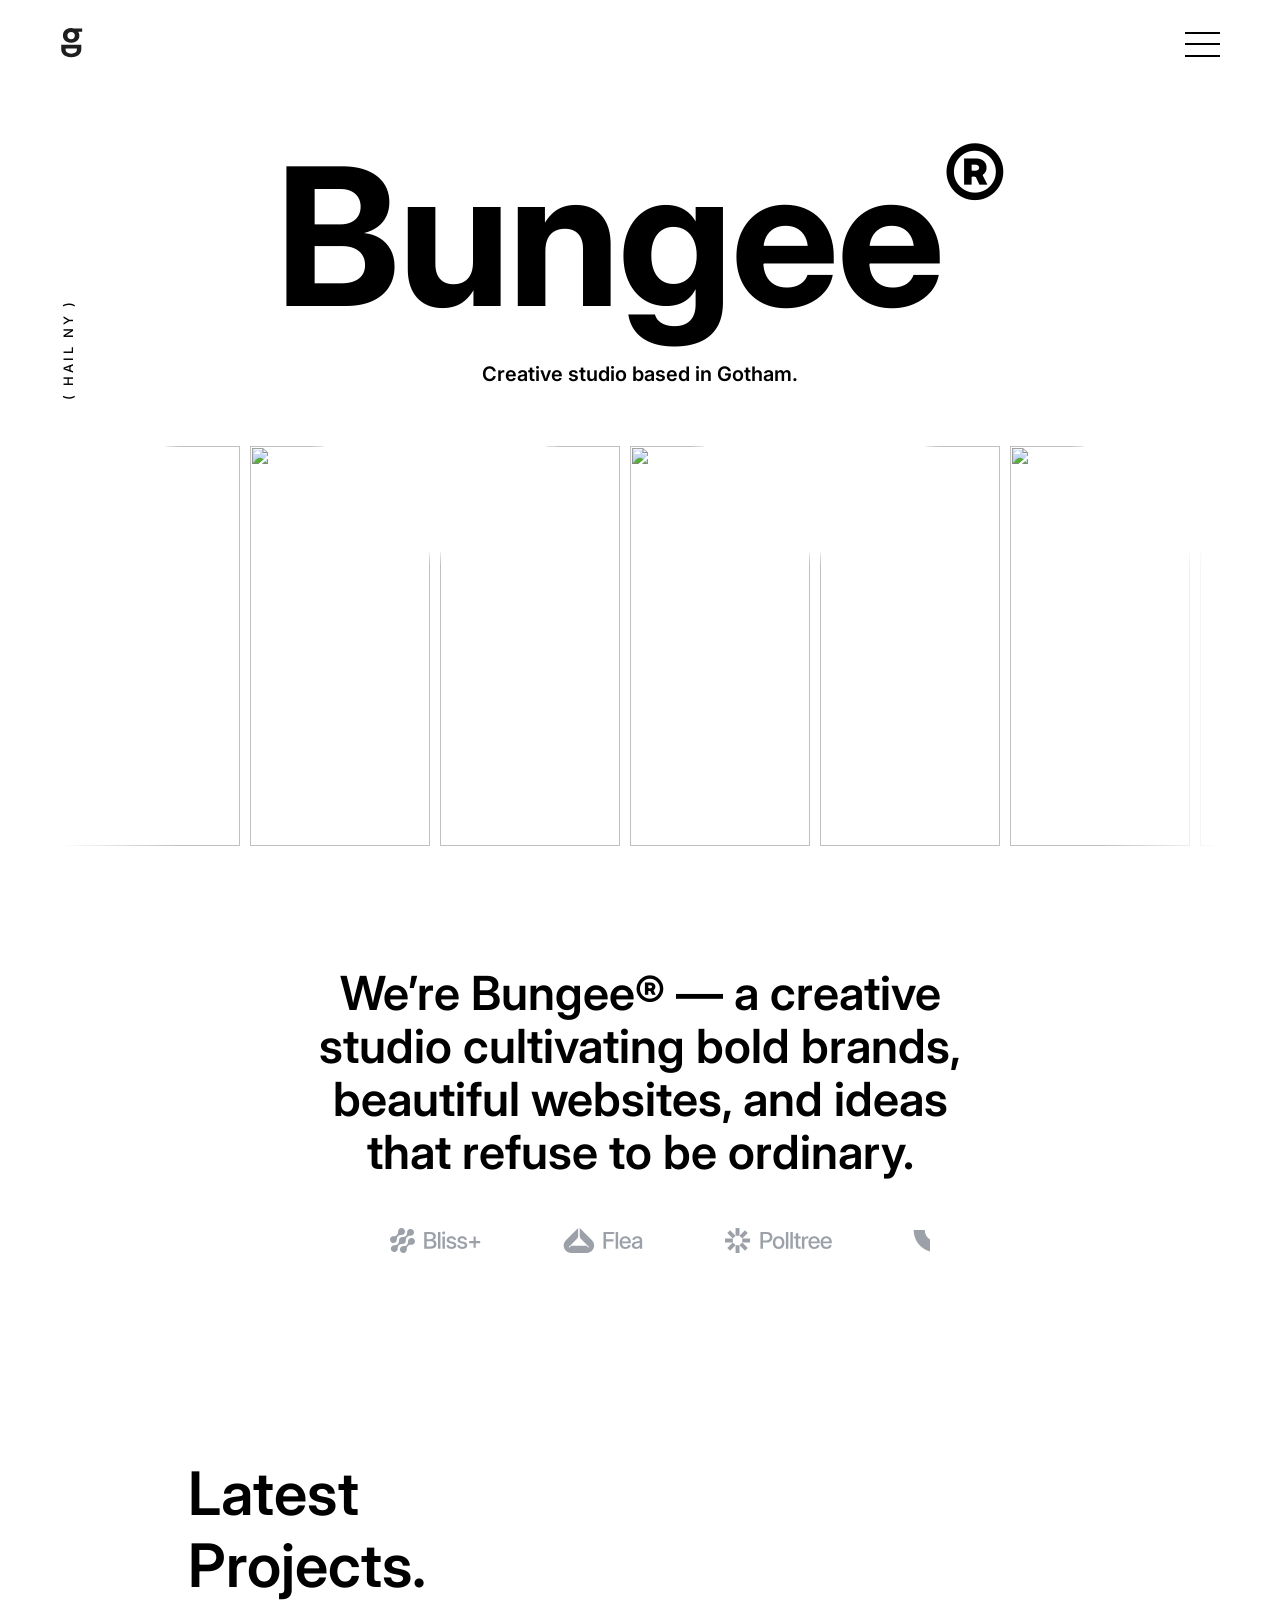
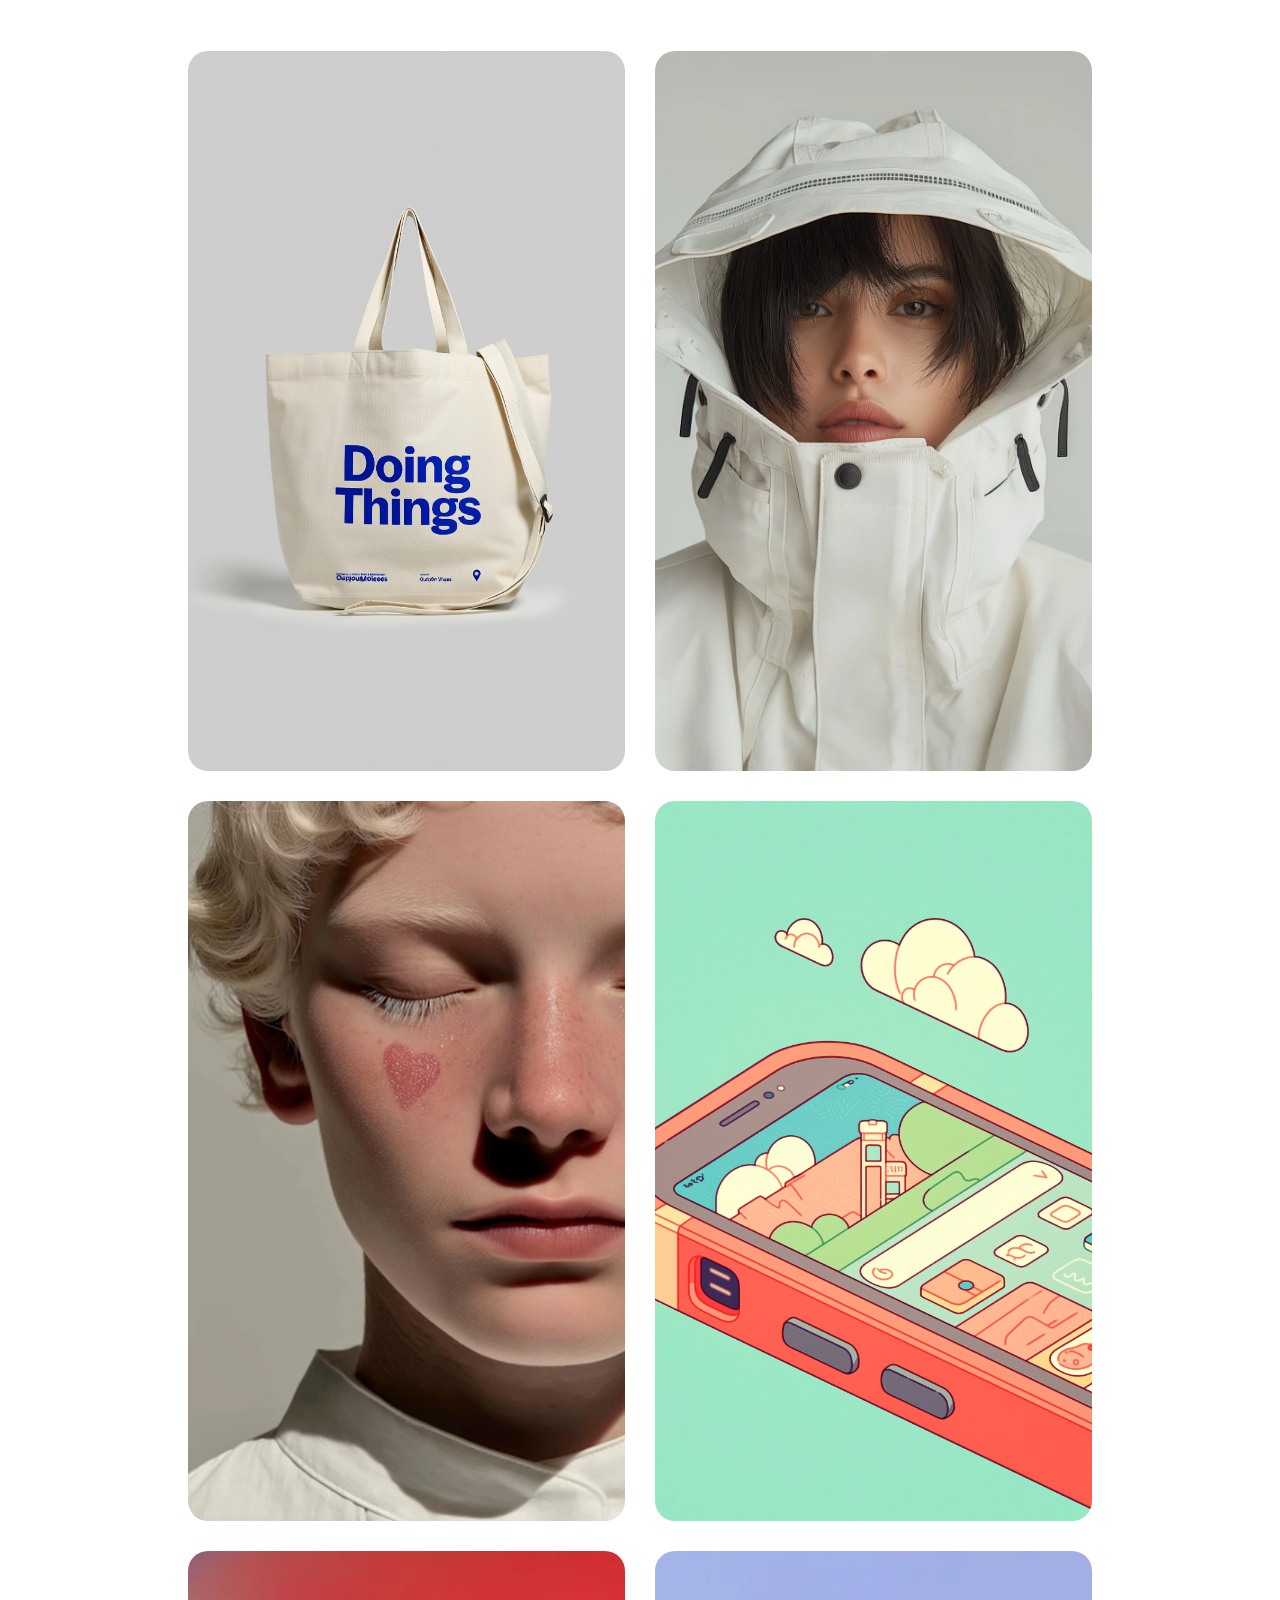
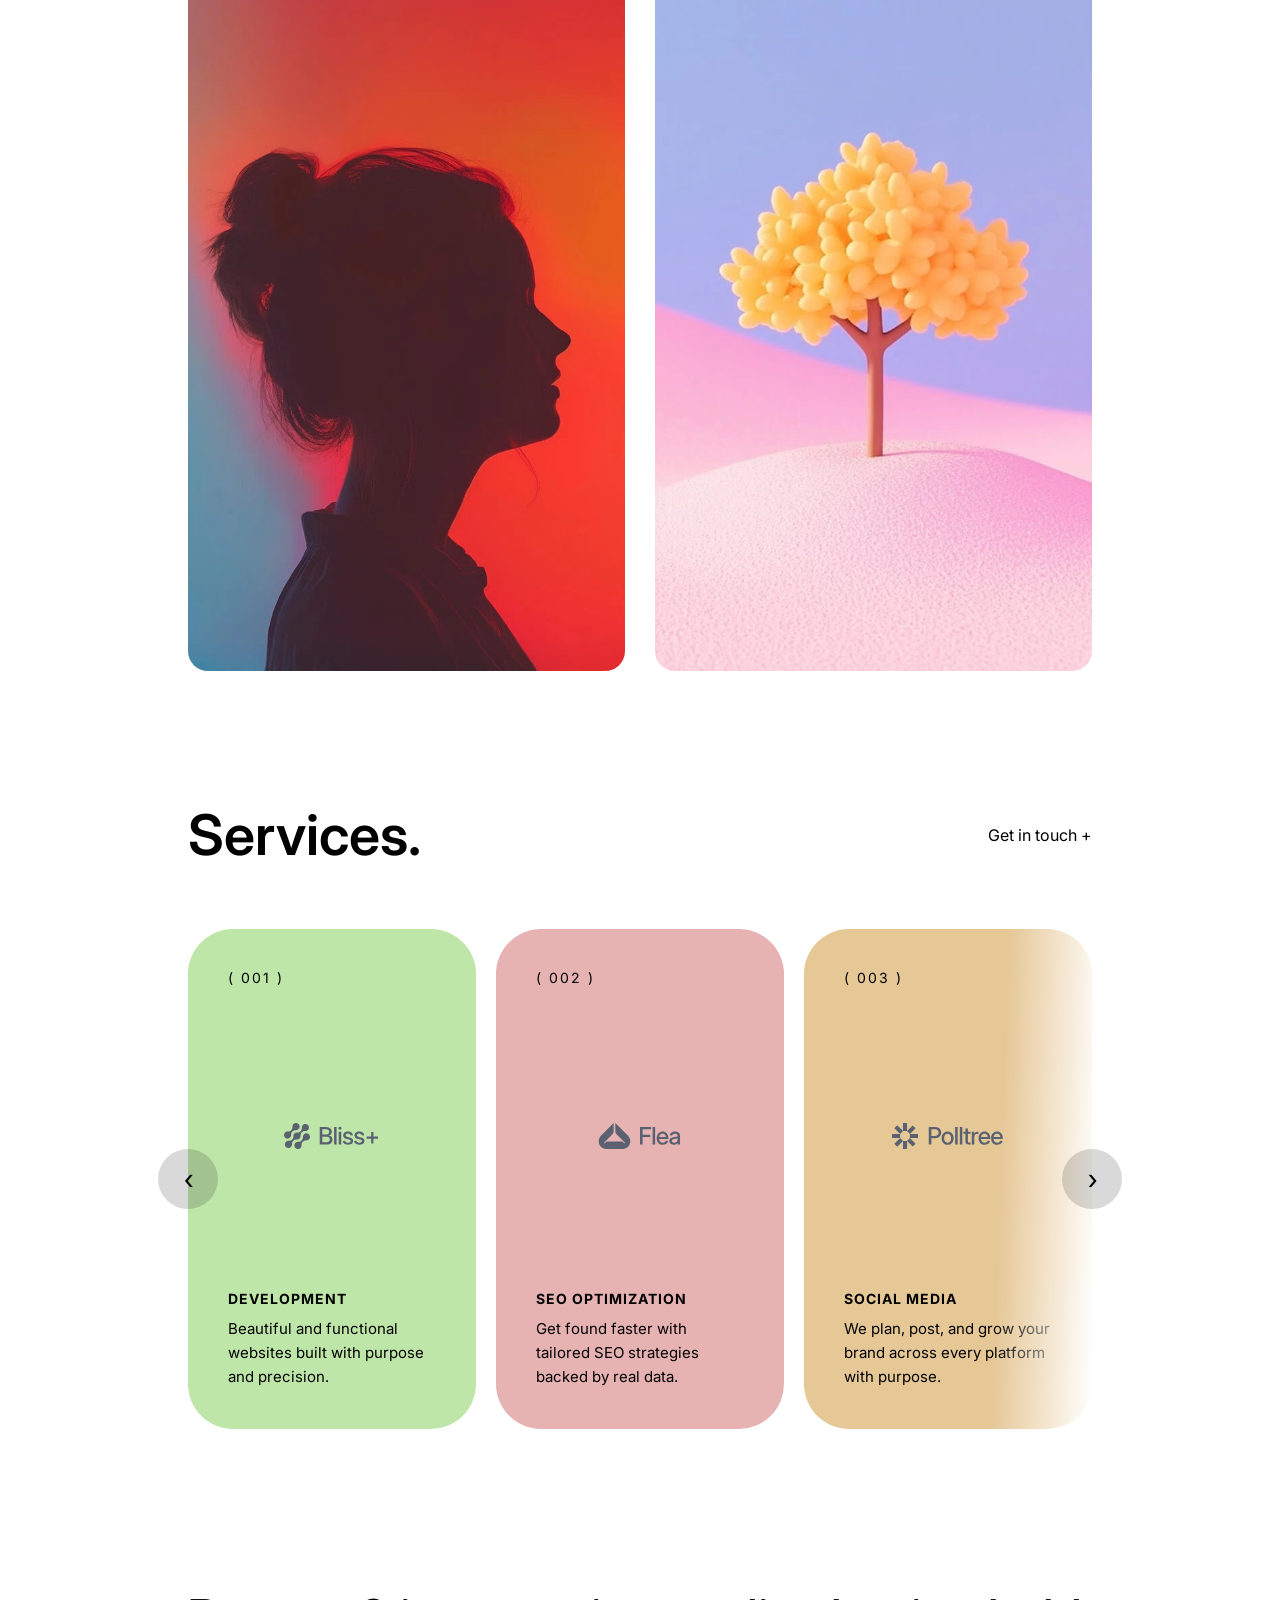
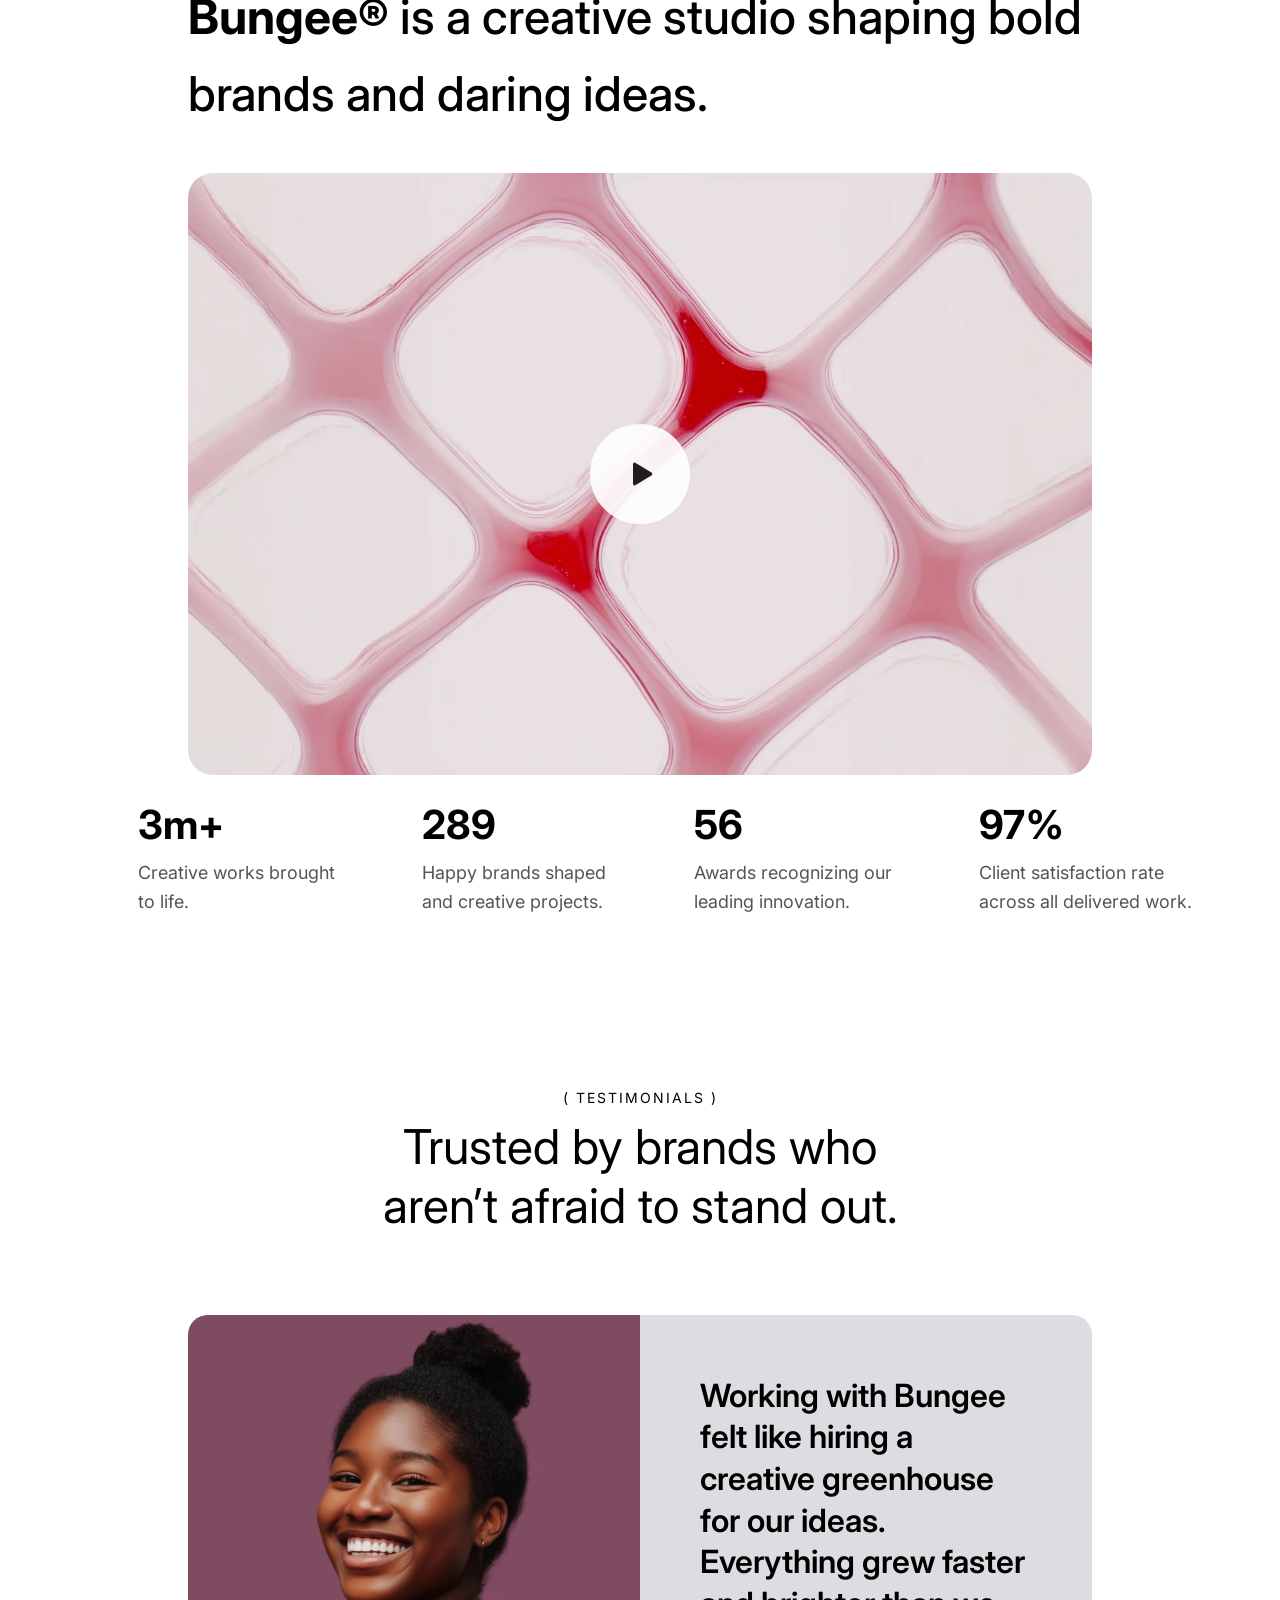
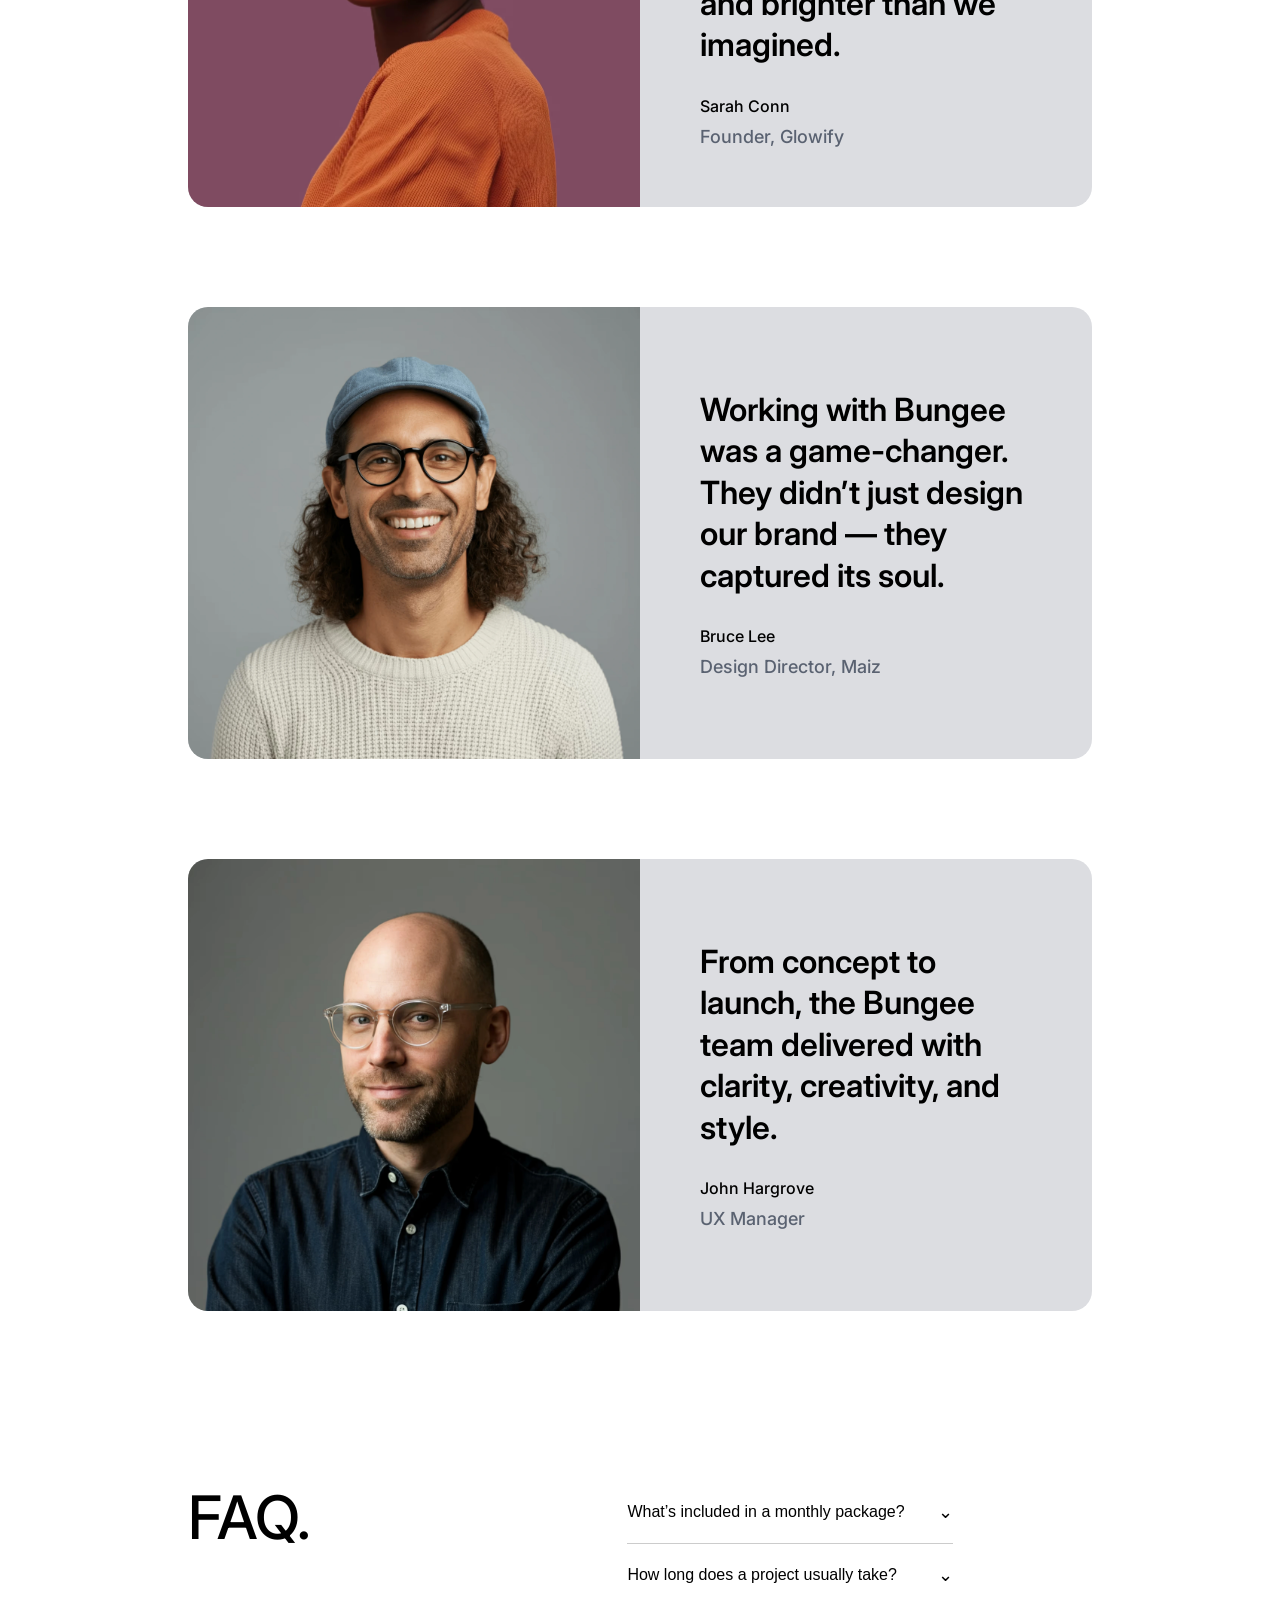
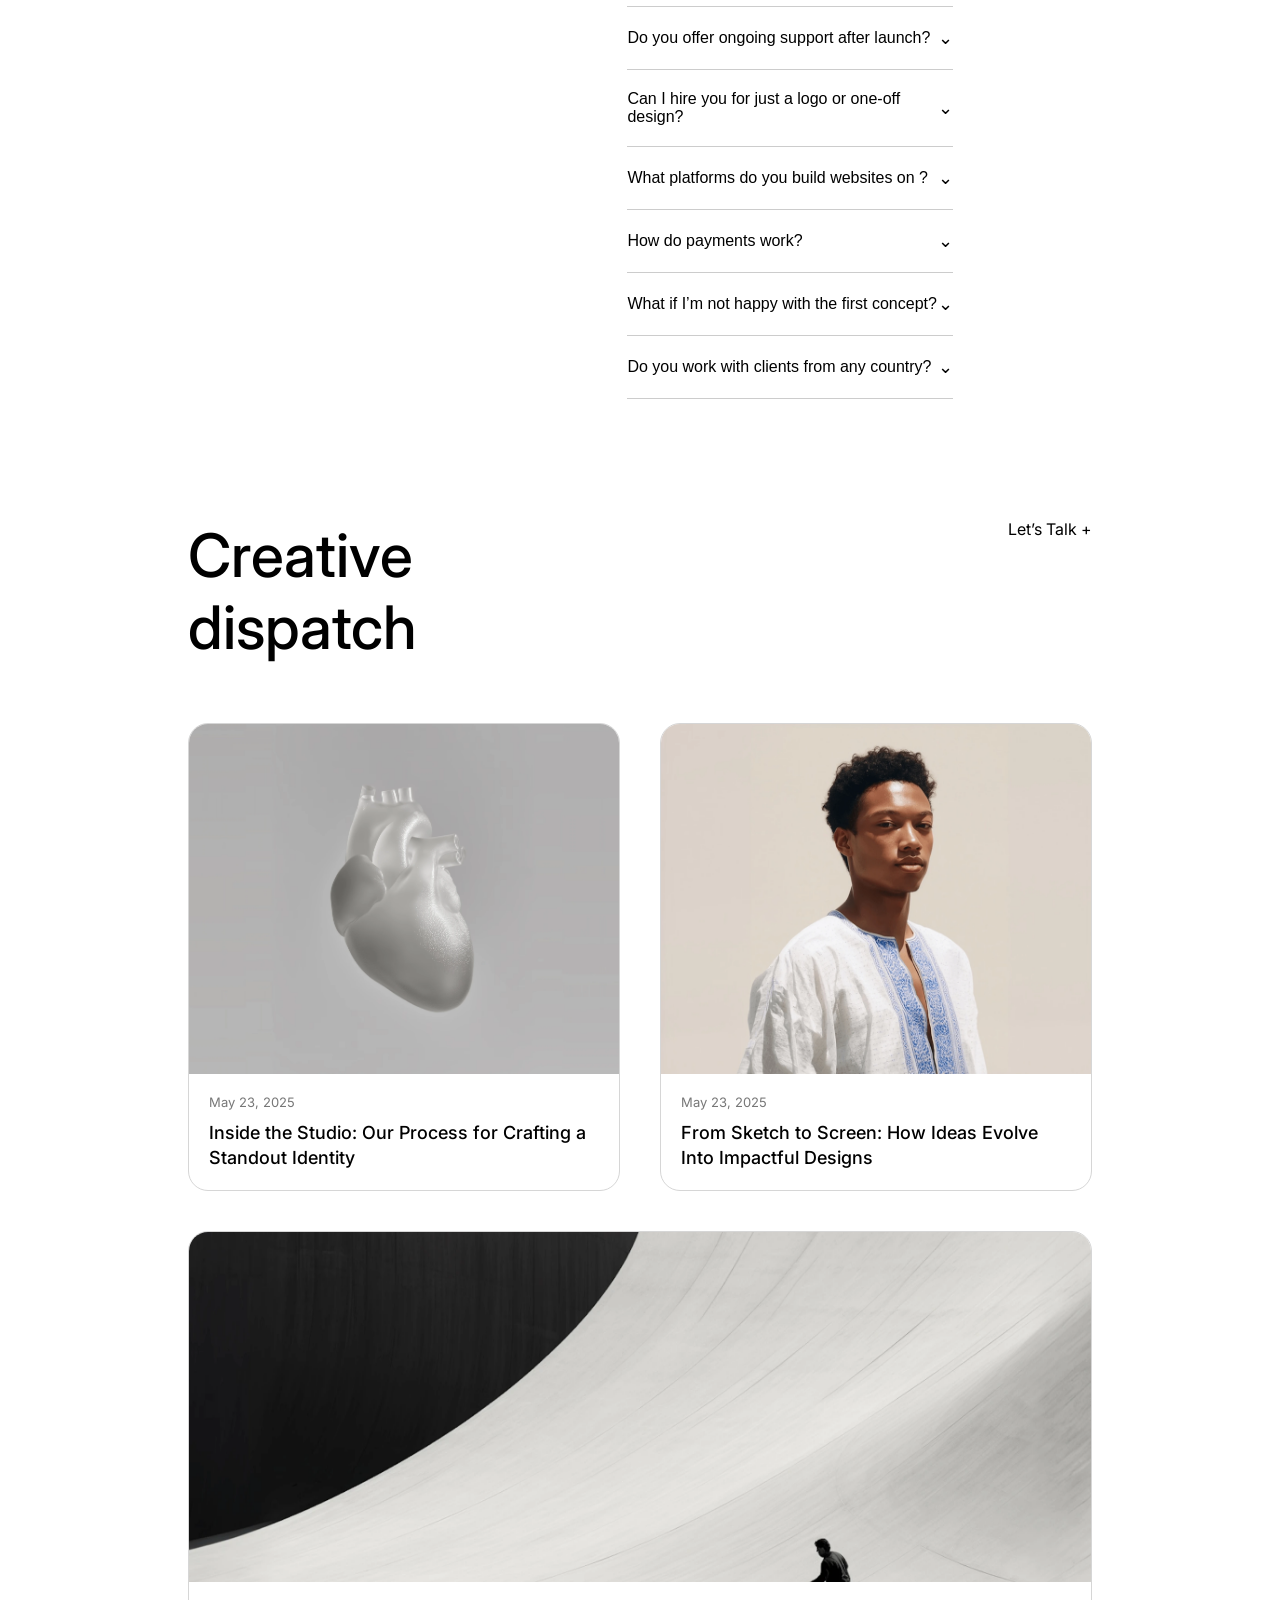
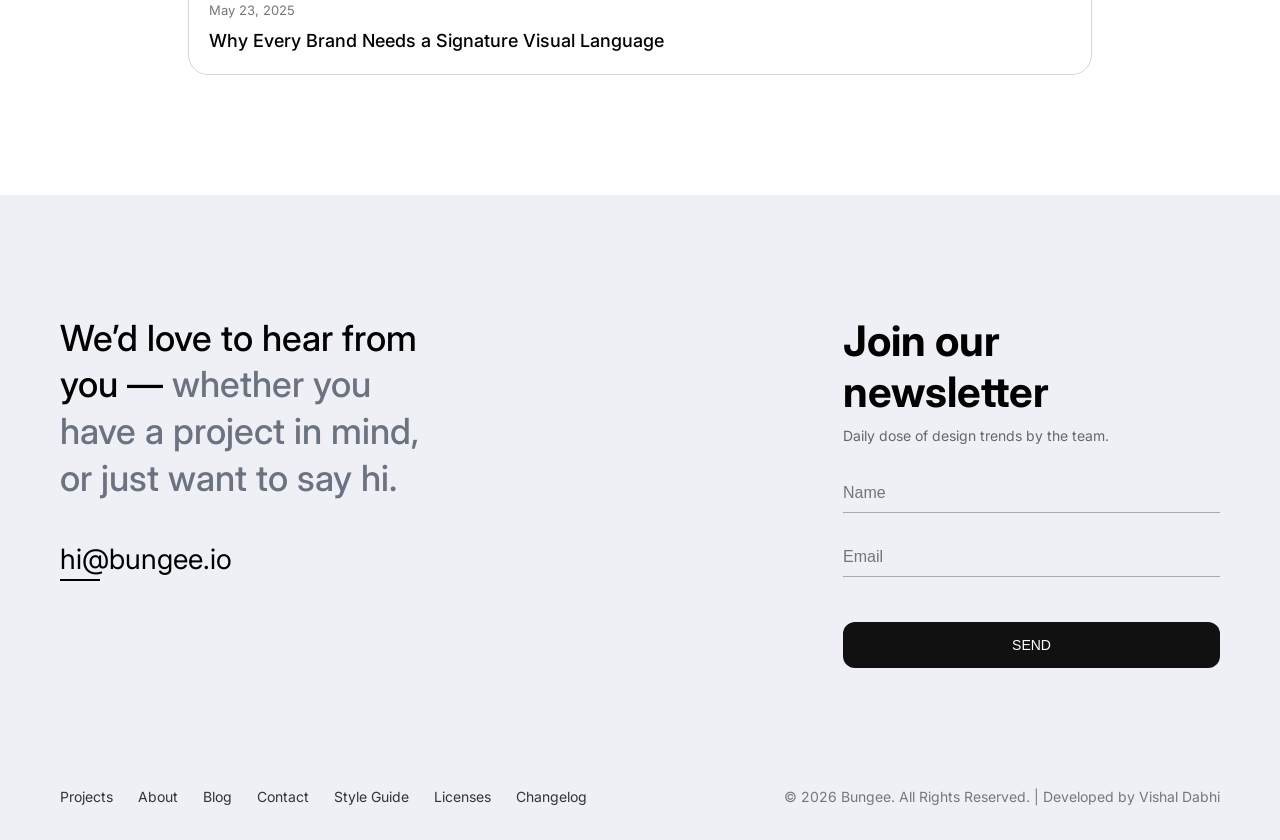
==== index.html @ a1fba0dc "Add files via upload" ====
<!doctype html>
<html lang="en">

<head>
  <meta charset="UTF-8" />
  <meta name="viewport" content="width=device-width, initial-scale=1.0" />
  <title>vishal_dabhi</title>

  <!-- Inter Font -->
  <link href="https://fonts.googleapis.com/css2?family=Inter:wght@300;400;600;700&display=swap" rel="stylesheet" />
  <link rel="stylesheet" href="https://cdn.jsdelivr.net/npm/swiper@11/swiper-bundle.min.css" />

  <link rel="stylesheet" href="style.css" />
</head>

<body>

  <!-- ================= HEADER ================= -->
  <header class="header">
    <div class="container">
      <div class="logo">
        <img src="logo.svg" alt="Logo" />
      </div>

      <div class="menu-toggle" id="menuBtn">
        <span></span>
        <span></span>
        <span></span>
      </div>
    </div>
  </header>


  <!-- ================= OVERLAY MENU ================= -->
  <div class="nav-overlay" id="navOverlay">
    <div class="container">
      <nav class="nav-menu">
        <ul>
          <li><span>( _01 )</span> Homepage</li>
          <li><span>( _02 )</span> Projects</li>
          <li><span>( _03 )</span> About</li>
          <li><span>( _04 )</span> Blog</li>
          <li><span>( _05 )</span> Contact</li>
        </ul>
      </nav>
    </div>
  </div>


  <!-- ================= HERO SECTION ================= -->
  <section class="hero">
    <div class="container">

      <div class="hero-section">

        <div class="side-text">( HAIL NY )</div>


        <!-- Heading -->
        <div class="hero-top">
          <h1 class="hero-title">Bungee<span>®</span></h1>
          <p class="hero-sub">Creative studio based in Gotham.</p>
        </div>



      </div>

    </div>
  </section>


  <!-- ================= SLIDER SECTION ================= -->
  <section class="hero-slider">
    <div class="container">

      <div class="slider-wrapper">

        <!-- LEFT SHADE -->
        <div class="shade left"></div>

        <div class="slider">
          <div class="slide-track">

            <!-- Images -->
            <div class="slide"><img src="https://picsum.photos/300/400?1"></div>
            <div class="slide"><img src="https://picsum.photos/300/400?2"></div>
            <div class="slide"><img src="https://picsum.photos/300/400?3"></div>
            <div class="slide"><img src="https://picsum.photos/300/400?4"></div>
            <div class="slide"><img src="https://picsum.photos/300/400?5"></div>
            <div class="slide"><img src="https://picsum.photos/300/400?6"></div>

            <!-- Duplicate for smooth infinite loop -->
            <div class="slide"><img src="https://picsum.photos/300/400?1"></div>
            <div class="slide"><img src="https://picsum.photos/300/400?2"></div>
            <div class="slide"><img src="https://picsum.photos/300/400?3"></div>
            <div class="slide"><img src="https://picsum.photos/300/400?4"></div>
            <div class="slide"><img src="https://picsum.photos/300/400?5"></div>
            <div class="slide"><img src="https://picsum.photos/300/400?6"></div>

            <!-- Duplicate for smooth infinite loop -->
            <div class="slide"><img src="https://picsum.photos/300/400?1"></div>
            <div class="slide"><img src="https://picsum.photos/300/400?2"></div>
            <div class="slide"><img src="https://picsum.photos/300/400?3"></div>
            <div class="slide"><img src="https://picsum.photos/300/400?4"></div>
            <div class="slide"><img src="https://picsum.photos/300/400?5"></div>
            <div class="slide"><img src="https://picsum.photos/300/400?6"></div>

          </div>
        </div>

        <!-- RIGHT SHADE -->
        <div class="shade right"></div>

      </div>

    </div>
  </section>


  <!-- ================= BRAND LOGO SECTION ================= -->
  <section class="brand-section">
    <div class="container">

      <!-- TEXT -->
      <div class="brand-text">
        <h2>
          We’re Bungee® — a creative studio cultivating bold brands,
          beautiful websites, and ideas that refuse to be ordinary.
        </h2>
      </div>

      <!-- LOGO SLIDER -->
      <div class="logo-slider">
        <div class="logo-track">

          <!-- Logos -->
          <div class="logo-item"><img src="slider-logo/logo-01.svg"></div>
          <div class="logo-item"><img src="slider-logo/logo-02.svg"></div>
          <div class="logo-item"><img src="slider-logo/logo-03.svg"></div>
          <div class="logo-item"><img src="slider-logo/logo-04.svg"></div>
          <div class="logo-item"><img src="slider-logo/logo-05.svg"></div>
          <div class="logo-item"><img src="slider-logo/logo-06.svg"></div>
          <div class="logo-item"><img src="slider-logo/logo-07.svg"></div>
          <div class="logo-item"><img src="slider-logo/logo-08.svg"></div>



        </div>
      </div>

    </div>
  </section>

  <!-- ================= Latest Projects grid section================= -->


  <section class="projects">
    <div class="container">

      <div class="section-header">
        <h2>Latest<br>Projects.</h2>
      </div>

      <div class="projects-grid">

        <!-- Project 1 -->
        <div class="project-card">
          <img src="Images/project-1.webp" alt="Project" class="project-image">
          <div class="hover-layer">
            <img src="Images/hover-1.svg" alt="Logo" class="hover-logo">
          </div>
        </div>

        <!-- Project 2 -->
        <div class="project-card">
          <img src="Images/project-2.webp" alt="Project" class="project-image">
          <div class="hover-layer">
            <img src="Images/hover2.svg" alt="Logo" class="hover-logo">
          </div>
        </div>

        <!-- Project 3 -->
        <div class="project-card">
          <img src="Images/project-3.webp" alt="Project" class="project-image">
          <div class="hover-layer">
            <img src="Images/hover3.svg" alt="Logo" class="hover-logo">
          </div>
        </div>

        <!-- Project 4 -->
        <div class="project-card">
          <img src="Images/project-4.webp" alt="Project" class="project-image">
          <div class="hover-layer">
            <img src="Images/hover4.svg" alt="Logo" class="hover-logo">
          </div>
        </div>

        <!-- Project 5 -->
        <div class="project-card">
          <img src="Images/project-5.webp" alt="Project" class="project-image">
          <div class="hover-layer">
            <img src="Images/hover5.svg" alt="Logo" class="hover-logo">
          </div>
        </div>

        <!-- Project 6 -->
        <div class="project-card">
          <img src="Images/project-6.webp" alt="Project" class="project-image">
          <div class="hover-layer">
            <img src="Images/hover6.svg" alt="Logo" class="hover-logo">
          </div>
        </div>

      </div>

    </div>
  </section>

  <!-- ================= Services ================= -->


  <section class="services">
    <div class="container">

      <div class="services-header">
        <h2>Services.</h2>
        <a href="#" class="contact-link">Get in touch <span>+</span></a>
      </div>

      <div class="services-slider">

        <!-- Shadow Right -->
        <div class="fade-right"></div>

        <!-- Swiper -->
        <div class="swiper servicesSwiper">
          <div class="swiper-wrapper">

            <div class="swiper-slide card green">
              <div class="top">( 001 )</div>
              <div class="icon">
                <img src="slider-logo/logo-01.svg" alt="service-card">
              </div>
              <div class="bottom">
                <h4>DEVELOPMENT</h4>
                <p>Beautiful and functional websites built with purpose and precision.</p>
              </div>
            </div>

            <div class="swiper-slide card pink">
              <div class="top">( 002 )</div>
              <div class="icon">
                <img src="slider-logo/logo-02.svg" alt="service-card">
              </div>
              <div class="bottom">
                <h4>SEO OPTIMIZATION</h4>
                <p>Get found faster with tailored SEO strategies backed by real data.</p>
              </div>
            </div>

            <div class="swiper-slide card beige">
              <div class="top">( 003 )</div>
              <div class="icon">
                <img src="slider-logo/logo-03.svg" alt="service-card">
              </div>
              <div class="bottom">
                <h4>SOCIAL MEDIA</h4>
                <p>We plan, post, and grow your brand across every platform with purpose.</p>
              </div>
            </div>

            <div class="swiper-slide card green">
              <div class="top">( 004 )</div>
              <div class="icon">
                <img src="slider-logo/logo-07.svg" alt="service-card">
              </div>
              <div class="bottom">
                <h4>SOCIAL MEDIA</h4>
                <p>We plan, post, and grow your brand across every platform with purpose.</p>
              </div>
            </div>

            <div class="swiper-slide">

              <div class="bottom">

              </div>
            </div>

            <div class="swiper-slide">

              <div class="bottom">

              </div>
            </div>

          </div>
        </div>

        <!-- Arrows -->
        <div class="nav prev">‹</div>
        <div class="nav next">›</div>

      </div>
    </div>
  </section>

  <!-- ================= Video ================= -->

  <section class="about-video">
    <div class="container">

      <!-- Top Text -->
      <div class="about-text">
        <p>
          <strong>Bungee®</strong> is a creative studio shaping
          bold brands and daring ideas.
        </p>
      </div>

      <!-- Video Box -->
      <div class="video-wrapper">
        <img src="Images/video-bg.webp" alt="Video Thumbnail" class="video-thumb">

        <div class="play-button">
          <img src="Images/video-play-button.svg" alt="video-icon" class="play-icon">
        </div>
      </div>
    </div>

    <!-- Stats -->
    <div class="stats">
      <div class="stat">
        <h3>3m+</h3>
        <p>Creative works brought<br>to life.</p>
      </div>

      <div class="stat">
        <h3>289</h3>
        <p>Happy brands shaped<br>and creative projects.</p>
      </div>

      <div class="stat">
        <h3>56</h3>
        <p>Awards recognizing our<br>leading innovation.</p>
      </div>

      <div class="stat">
        <h3>97%</h3>
        <p>Client satisfaction rate<br>across all delivered work.</p>
      </div>
    </div>

    </div>
  </section>

  <!-- ================= Testimonials ================= -->


  <section class="testimonials">
    <div class="container">

      <div class="section-title">
        <small>( TESTIMONIALS )</small>
        <h2>Trusted by brands who<br>aren’t afraid to stand out.</h2>
      </div>

      <!-- Sticky Cards Wrapper -->
      <div class="sticky-wrapper">

        <!-- Card 1 -->
        <div class="testimonial-card">
          <div class="card-image">
            <img src="Images/testimonial-1.webp" alt="">
          </div>
          <div class="card-content">
            <p>
              Working with Bungee felt like hiring a creative greenhouse for our ideas.
              Everything grew faster and brighter than we imagined.
            </p>
            <div class="p-1">Sarah Conn</div>
            <div class="p-2">Founder, Glowify</div>



          </div>
        </div>

        <!-- Card 2 -->
        <div class="testimonial-card">
          <div class="card-image">
            <img src="Images/testimonial-2.webp" alt="">
          </div>
          <div class="card-content">
            <p>
              Working with Bungee was a game-changer.
              They didn’t just design our brand — they captured its soul.
            </p>
            <div class="p-1">Bruce Lee</div>
            <div class="p-2">Design Director, Maiz</div>
          </div>
        </div>

        <!-- Card 3 -->
        <div class="testimonial-card">
          <div class="card-image">
            <img src="Images/testimonial-3.webp" alt="">
          </div>
          <div class="card-content">
            <p>
              From concept to launch, the Bungee team delivered with clarity,
              creativity, and style.
            </p>
            <div class="p-1">John Hargrove</div>
            <div class="p-2">UX Manager</div>
          </div>

        </div>

      </div>
  </section>


  <section class="faq-section">
    <div class="container">

      <div class="faq-grid">

        <!-- Left Title -->
        <div class="faq-left">
          <h2>FAQ.</h2>
        </div>

        <!-- Right Accordion -->
        <div class="faq-right">

          <div class="faq-item ">
            <button class="faq-question">
              What’s included in a monthly package?
              <span class="faq-icon">⌄</span>
            </button>
            <div class="faq-answer">
              <p>
                Each monthly package includes a set number of design or development
                hours, dedicated project management, weekly updates, and priority support.
                We tailor it to fit your needs — whether that’s ongoing branding,
                web updates, or new creative assets.
              </p>
            </div>
          </div>

          <div class="faq-item">
            <button class="faq-question">
              How long does a project usually take?
              <span class="faq-icon">⌄</span>
            </button>
            <div class="faq-answer">
              <p>Timelines depend on the scope, but most branding projects take 2–3 weeks, and full website builds range
                from 3–6 weeks. We’ll always give you a clear timeline upfront — and stick to it.</p>
            </div>
          </div>

          <div class="faq-item">
            <button class="faq-question">
              Do you offer ongoing support after launch?
              <span class="faq-icon">⌄</span>
            </button>
            <div class="faq-answer">
              <p>Absolutely. We offer ongoing maintenance, design tweaks, updates, and new feature support. Think of us
                as your creative partner, not just a one-time service.</p>
            </div>
          </div>

          <div class="faq-item">
            <button class="faq-question">
              Can I hire you for just a logo or one-off design?
              <span class="faq-icon">⌄</span>
            </button>
            <div class="faq-answer">
              <p>Yes — we take on one-off projects like logos, pitch decks, or landing pages. If it’s a good fit, we’re
                happy to jump in and help.</p>
            </div>
          </div>

          <div class="faq-item">
            <button class="faq-question">
              What platforms do you build websites on ?
              <span class="faq-icon">⌄</span>
            </button>
            <div class="faq-answer">
              <p>We primarily work with Framer, Webflow, and Shopify — but we’re flexible depending on your project
                needs and tech stack.</p>
            </div>
          </div>

          <div class="faq-item">
            <button class="faq-question">
              How do payments work?
              <span class="faq-icon">⌄</span>
            </button>
            <div class="faq-answer">
              <p>For fixed-scope projects, we split payments into 50% upfront and 50% upon completion. For monthly
                retainers, payments are made at the start of each billing cycle. We accept most major payment methods.
              </p>
            </div>
          </div>

          <div class="faq-item">
            <button class="faq-question">
              What if I’m not happy with the first concept?
              <span class="faq-icon">⌄</span>
            </button>
            <div class="faq-answer">
              <p>FNo problem — that’s part of the process. We include multiple rounds of revisions to ensure you’re
                completely happy with the final result. Your feedback helps us shape it just right.

              </p>
            </div>
          </div>


          <div class="faq-item">
            <button class="faq-question">
              Do you work with clients from any country?
              <span class="faq-icon">⌄</span>
            </button>
            <div class="faq-answer">
              <p>Yes! We work with clients around the world — across time zones, industries, and cultures. Remote
                collaboration is our default, and we’ve got it down to a science.


              </p>
            </div>
          </div>

        </div>

      </div>

    </div>
  </section>

  <!-- ================= Blog-post ================= -->


  <section class="dispatch">
    <div class="container">

      <div class="dispatch-header">
        <h2>Creative<br>dispatch</h2>
        <a href="#" class="dispatch-link">Let’s Talk <span>+</span></a>
      </div>

      <div class="dispatch-row">

        <div class="dispatch-card">
          <div class="post-image">
            <img src="Images/blog-1.webp" alt="">
          </div>
          <div class="post-content">
            <span class="date">May 23, 2025</span>
            <h3>Inside the Studio: Our Process for Crafting a Standout Identity</h3>
          </div>
        </div>

        <div class="dispatch-card">
          <div class="post-image">
            <img src="Images/blog-2.webp" alt="">
          </div>
          <div class="post-content">
            <span class="date">May 23, 2025</span>
            <h3>From Sketch to Screen: How Ideas Evolve Into Impactful Designs</h3>
          </div>
        </div>

        <div class="dispatch-card">
          <div class="post-image">
            <img src="Images/blog-3.webp" alt="">
          </div>
          <div class="post-content">
            <span class="date">May 23, 2025</span>
            <h3>Why Every Brand Needs a Signature Visual Language</h3>
          </div>
        </div>

      </div>

    </div>
  </section>

  <!-- ================= Footer ================= -->


  <footer class="site-footer">
    <div class="container">

      <!-- Top Section -->
      <div class="footer-top">

        <!-- Left Content -->
        <div class="footer-left">
          <h2>
            We’d love to hear from you —
            <span>whether you have a project in mind,
              or just want to say hi.</span>
          </h2>

          <a href="mailto:hi@bungee.io" class="footer-email">
            hi@bungee.io
          </a>
        </div>

        <!-- Right Newsletter -->
        <div class="footer-right">
          <h3>Join our<br>newsletter</h3>
          <p class="newsletter-sub">
            Daily dose of design trends by the team.
          </p>

          <form class="newsletter-form">
            <input type="text" placeholder="Name">
            <input type="email" placeholder="Email">
            <button type="submit">SEND</button>
          </form>
        </div>

      </div>

      <!-- Bottom Links -->
      <div class="footer-bottom">
        <div class="footer-links">
          <a href="#">Projects</a>
          <a href="#">About</a>
          <a href="#">Blog</a>
          <a href="#">Contact</a>
          <a href="#">Style Guide</a>
          <a href="#">Licenses</a>
          <a href="#">Changelog</a>
        </div>

        <div class="footer-credit">
          © 2026 Bungee. All Rights Reserved. | Developed by Vishal Dabhi
        </div>
      </div>

    </div>
  </footer>


  <script src="https://cdn.jsdelivr.net/npm/swiper@11/swiper-bundle.min.js"></script>
  <script src="script.js"></script>

</body>

</html>
---- style.css ----
/* ================= GLOBAL ================= */

* {
  margin: 0;
  padding: 0;
  box-sizing: border-box;

}

body {
  font-family: 'Inter', sans-serif;
  overflow-x: hidden;
}

/* ================= CONTAINER ================= */

.container {
  max-width: 100%;
  margin: 0 auto;
  padding: 0 60px;
}

/* ================= HEADER ================= */

/* Default Header */
.header {
  position: fixed;
  width: 100%;
  top: 0;
  left: 0;
  padding: 25px 0;
  background: transparent;
  transition: all 0.4s ease;
  z-index: 10000;
}

/* Scroll Active Header */
.header.scrolled {
  background: #ffffffb3;
  /* glass white */
  backdrop-filter: blur(10px);
  -webkit-backdrop-filter: blur(10px);
}

.header .container {
  display: flex;
  justify-content: space-between;
  align-items: center;

}

.logo img {
  width: 24px;
}

/* ================= MENU ICON ================= */

.menu-toggle {
  width: 35px;
  height: 25px;
  position: relative;
  cursor: pointer;
  z-index: 10001;
}

.menu-toggle span {
  position: absolute;
  width: 100%;
  height: 2px;
  background: black;
  left: 0;
  transition: all 0.4s ease;
}

.menu-toggle span:nth-child(1) {
  top: 0;
}

.menu-toggle span:nth-child(2) {
  top: 50%;
  transform: translateY(-50%);
}

.menu-toggle span:nth-child(3) {
  bottom: 0;
}

/* X Animation */

.menu-toggle.active span:nth-child(1) {
  top: 50%;
  transform: rotate(45deg);
}

.menu-toggle.active span:nth-child(2) {
  opacity: 0;
}

.menu-toggle.active span:nth-child(3) {
  bottom: 50%;
  transform: rotate(-45deg);
}

/* ================= NAV OVERLAY ================= */

.nav-overlay {
  position: fixed;
  inset: 0;
  width: 100%;
  height: 100vh;
  display: flex;
  align-items: center;

  transform: translateY(-100%);
  transition: transform 0.8s cubic-bezier(0.22, 1, 0.36, 1);

  background: rgba(255, 255, 255, 0.85);
  backdrop-filter: blur(5px);
  -webkit-backdrop-filter: blur(5px);

  z-index: 9999;
}

.nav-overlay.active {
  transform: translateY(0);
}

.nav-overlay .container {
  width: 100%;
}

/* ================= NAV MENU ================= */

.nav-menu ul {
  list-style: none;
  padding-left: 0;
}

.nav-menu li {
  display: flex;
  align-items: center;
  font-size: 60px;
  font-weight: 500;
  margin: 20px 0;
  cursor: pointer;
  position: relative;
  width: 100%;
}

.nav-menu li span {
  width: 70px;
  font-size: 14px;

}

/* Underline Animation */

.nav-menu li::after {
  content: "";
  position: absolute;
  left: 0;
  bottom: -12px;
  width: 0;
  height: 2px;
  background: black;
  transition: width 0.6s cubic-bezier(0.22, 1, 0.36, 1);
}

.nav-menu li:hover::after {
  width: 100%;
}



/* ================= RESPONSIVE ================= */

@media (max-width: 1024px) {
  .nav-menu li {
    font-size: 48px;
  }
}

@media (max-width: 768px) {
  .container {
    padding: 0 30px;
  }

  .nav-menu li {
    font-size: 32px;
  }
}



/* ================= HERO SECTION ================= */

.hero {
  padding: 120px 0 0;
  background: #ffffff;
  overflow: hidden;
}

.hero-section {
  position: relative;
}

/* Vertical Side Text */

.side-text {
  position: absolute;
  left: -60px;
  top: 200px;
  writing-mode: vertical-rl;
  transform: rotate(180deg);
  font-size: 14px;
  letter-spacing: 4px;
}

/* Title Area */

.hero-top {
  text-align: center;
  margin-bottom: 60px;
}

.hero-title {
  font-size: 12em;
  font-weight: 700;
  letter-spacing: -2px;
}

.hero-title span {
  font-size: 100px;
  vertical-align: top;
}

.hero-sub {
  font-size: 20px;
  font-weight: 600;
  margin-top: 10px;
}


/* ================= RESPONSIVE ================= */

@media (max-width: 992px) {
  .hero-title {
    font-size: 170px;
  }

  .slide {
    min-width: 220px;
    height: 320px;
  }
}

@media (max-width: 700px) {
  .hero-title {
    font-size: 100px;
  }

  .hero-sub {
    font-size: 16px;
  }

  .hero-title span {
    font-size: 50px;
  }

  .side-text {
    display: none;
  }


}


/* ================= swiper slider ================= */


.hero-slider {
  padding: 0px;
  /* position: relative; */
}

.slider-wrapper {
  position: relative;
  overflow: hidden;
  padding: 0;
}

/* SLIDER */
.slider {
  overflow: hidden;
}

.slide-track {
  display: flex;
  gap: 10px;
  width: max-content;
  animation: scroll 20s linear infinite;
}

/* CONTINUOUS LOOP */
@keyframes scroll {
  0% {
    transform: translateX(0);
  }

  100% {
    transform: translateX(-50%);
  }
}

/* SLIDES */
.slide {

  width: 180px;
  height: 400px;
  flex-shrink: 0;
  overflow: hidden;
  gap: 0px;

}

/* IMAGE STYLE */
.slide img {
  width: 100%;
  height: 100%;
  object-fit: cover;
}

/* ALTERNATE CURVE SHAPE */
.slide:nth-child(odd) img {
  border-radius: 120px 0 0 0;
}

.slide:nth-child(even) img {
  border-radius: 0 120px 0 0;
}



/* 🌑 LEFT RIGHT SHADING (IMPORTANT) */
.shade {
  position: absolute;
  top: 0;
  width: 120px;
  height: 100%;
  z-index: 2;
  pointer-events: none;
}

.shade.left {
  left: 0;
  background: linear-gradient(to right, #ffffff 0%, transparent 100%);
}

.shade.right {
  right: 0;
  background: linear-gradient(to left, #ffffff 0%, transparent 100%);
}


.side-text {

  height: 120px;
  position: absolute;
  left: 0px;
  top: 160px;
  writing-mode: vertical-rl;
  transform: rotate(180deg);
  font-size: 13px;
  font-weight: 500;
  letter-spacing: 3px;
}


/* ================= BRAND SECTION ================= */

.brand-section {
  padding: 120px 0;
  text-align: center;
}

/* TEXT */

.brand-text h2 {
  font-size: 47px;
  font-weight: 600;
  line-height: 53px;
  max-width: 700px;
  margin: 0 auto 50px;
}

/* LOGO SLIDER */

.logo-slider {
  overflow: hidden;
  width: 50%;
  margin-left: 25%;

}

.logo-track {
  display: flex;
  width: max-content;
  animation: infiniteScroll 20s linear infinite reverse;
  animation-delay: -5s;
  /* half cycle se start */

}

/* LOGO */
.logo-item {
  flex: 0 0 auto;
  padding: 0 40px;
}

.logo-item img {
  height: 25px;
  opacity: 0.6;
  transition: 0.3s;
}

/* KEYFRAME (IMPORTANT) */
@keyframes infiniteScroll {
  0% {
    transform: translateX(0);
  }

  100% {
    transform: translateX(-50%);
  }
}

/* responsive */

@media (max-width: 992px) {

  .brand-section {
    padding: 100px 0;
  }

}

@media (max-width: 600px) {

  .brand-text h2 {
    font-size: 37px;
    line-height: 1.2em;
    font-weight: 500;
  }

}


/* ================= Latest Projects grid section================= */


/* Section */
.projects {
  padding: 80px 0;

}

.projects .container {
  width: 80%;

  margin: auto;
}

.section-header h2 {
  font-size: 60px;
  font-weight: 600;
  margin-bottom: 50px;
}

/* Grid */
.projects-grid {
  display: grid;
  grid-template-columns: repeat(2, 1fr);
  gap: 30px;
}

/* Card */
.project-card {
  position: relative;
  overflow: hidden;
  border-radius: 20px;
  cursor: pointer;
  height: 80vh;
  object-fit: cover;
}

/* Image */
.project-image {
  width: 100%;
  height: 100%;
  object-fit: cover;
  display: block;
  transition: 0.4s ease;
}

/* Hover Layer */
.hover-layer {
  position: absolute;
  inset: 0;
  display: flex;
  align-items: center;
  justify-content: center;
  background: rgba(255, 255, 255, 0.12);
  opacity: 0;
  transition: 0.4s ease;
}

/* Small SVG */
.hover-logo {
  width: 65px;
  /* 👈 Small size like screenshot */
  height: auto;
  opacity: 0;
  transition: 0.4s ease;
}

/* Hover Effects */
.project-card:hover .project-image {
  filter: blur(5px);
  /* 👈 Soft blur */
}

.project-card:hover .hover-layer {
  opacity: 1;
}

.project-card:hover .hover-logo {
  opacity: 1;
}

/* Responsive */
@media (max-width: 992px) {
  .projects-grid {
    grid-template-columns: 1fr;
  }
}

@media (max-width: 800px) {
  .projects {
    padding: 0px 0;
  }
}

@media (max-width: 600px) {
  .section-header h2 {
    font-size: 35px;
  }
}


/* ================= Services ================= */


.services {
  padding: 50px 0;
}

.services .container {
  width: 80%;

}

.services-header {
  display: flex;
  justify-content: space-between;
  align-items: center;
  margin-bottom: 60px;
}

.services-header h2 {
  font-size: 56px;
  font-weight: 600;
}

.contact-link {
  text-decoration: none;
  color: #000;
  font-size: 16px;
}

.services-slider {
  position: relative;
}

.servicesSwiper {
  overflow: hidden;
}

/* Cards */
.card {
  border-radius: 45px;
  padding: 40px;
  height: 500px;
  display: flex;
  flex-direction: column;
  justify-content: space-between;
}

.green {
  background: #bfe6a9;
}

.pink {
  background: #e7b2b2;
}

.beige {
  background: #e6c796;
}

.top {
  font-size: 14px;
  letter-spacing: 2px;
}

.icon {
  align-items: center;
  margin: auto;
}

.bottom h4 {
  font-size: 14px;
  margin-bottom: 10px;
  letter-spacing: 1px;
}

.bottom p {
  font-size: 15px;
  line-height: 1.6;
}

/* Navigation Buttons */
.nav {
  position: absolute;
  top: 50%;
  transform: translateY(-50%);
  width: 60px;
  height: 60px;
  border-radius: 50%;
  background: rgba(0, 0, 0, 0.15);
  display: flex;
  align-items: center;
  justify-content: center;
  font-size: 28px;
  cursor: pointer;
  z-index: 5;
}

.prev {
  left: -30px;
}

.next {
  right: -30px;
}

/* Right Fade Effect */
.fade-right {
  position: absolute;
  right: 0;
  top: 0;
  width: 800px;
  height: 100%;
  background: linear-gradient(92deg, #fff0, #fff0 12.5% 87.5%, #fff);
  z-index: 2;
  pointer-events: none;
}

.swiper-wrapper {
  align-items: stretch;
}

.swiper-slide {
  width: calc((100% - 10px) / 3);
}


/* Responsive */

@media (max-width: 800) {
  .swiper-slide {
    width: calc((100% - 0px) / 1);
  }
}



/* Responsive */


@media (max-width: 600px) {
  .services-header h2 {
    font-size: 35px;

  }
}

/* ================= Video ================= */



.about-video {
  padding: 100px 0;
}

.about-video .container {
  width: 80%;
  margin: auto;
}

/* Top Text */
.about-text p {
  font-size: 48px;
  line-height: 1.6;
  margin-bottom: 40px;
  max-width: 900px;
  font-weight: 500;
}

/* Video Box */
.video-wrapper {
  position: relative;
  border-radius: 25px;
  overflow: hidden;
}

.video-thumb {
  width: 100%;
  display: block;
}

/* Center Play Button */
.play-button {
  position: absolute;
  top: 50%;
  left: 50%;
  transform: translate(-50%, -50%);

  width: 100px;
  height: 100px;
  background: rgba(255, 255, 255, 0.9);
  /* white bg */
  border-radius: 50%;

  display: flex;
  align-items: center;
  justify-content: center;

  cursor: pointer;
  transition: 0.3s ease;
}

/* Play Button */
.play-icon {
  width: 28px;
  height: auto;
}

.play-button:hover {
  transform: translate(-50%, -50%) scale(1.1);
  background: #ffffff;
}

/* Stats */



.stats {
  margin-top: 25px;
  display: flex;
  justify-content: space-evenly;
  width: 100%;
  padding-left: 50px;

}



.stat h3 {
  font-size: 40px;
  margin-bottom: 10px;
}

.stat p {
  font-size: 18px;
  line-height: 1.6;
  color: #555;
}

/* Responsive */


@media (max-width: 800px) {
  .stats {
    gap: 20px;
    flex-wrap: wrap;
    padding-left: 180px;
    width: 80%;
  }

  .stat {
    width: 46%;
  }

  .about-video {
    padding: 0 0;
  }
}

@media(max-width:600px) {

  .about-text p {
    font-size: 37px;
    line-height: 1.2em;
    font-weight: 500;
    text-align: center;
  }

}


@media (max-width:480px) {
  .stats {
    gap: 30px;
    flex-wrap: wrap;
    padding-left: 0px;
    width: 100%
  }

  .stat {
    width: 100%;
    text-align: center;
  }

}




/* ================= Testimonials ================= */


.testimonials {
  padding: 70px 0;
}

.testimonials .container {
  width: 80%;
  margin: auto;
}

.section-title {
  text-align: center;
  margin-bottom: 80px;
}

.section-title small {
  letter-spacing: 2px;
  font-size: 14px;
  color: #000;
}

.section-title h2 {
  font-size: 48px;
  margin-top: 10px;
  font-weight: 400;
}

/* Sticky Wrapper */
.sticky-wrapper {
  position: relative;
}

/* Cards */
.testimonial-card {
  display: grid;
  grid-template-columns: 1fr 1fr;
  border-radius: 20px;
  overflow: hidden;
  background: #dcdde1;
  margin-bottom: 100px;

  position: sticky;
  top: 100px;
}

.card-image img {
  width: 100%;
  height: 100%;
  object-fit: cover;
  display: block;
}

.card-content {
  padding: 60px;
  display: flex;
  flex-direction: column;
  justify-content: center;
}

.card-content p {
  font-size: 32px;
  line-height: 1.3;
  margin-bottom: 30px;
  font-weight: 600;
}

.p-1 {
  font-size: 16px;
  color: #000;
  font-weight: 500;
}

.p-2 {
  margin-top: 10px;
  font-size: 18px;
  color: #5A6271;
  font-weight: 500;
}


.testimonial-card:nth-child(1) {
  z-index: 1;
}

.testimonial-card:nth-child(2) {
  z-index: 2;
}

.testimonial-card:nth-child(3) {
  z-index: 3;
}


/* Responsive */

@media (max-width:800px) {
  .testimonial-card {
    grid-template-columns: 1fr;
  }

  .card-content {
    padding: 30px;
  }

  .testimonials {
    padding: 0px 0;
  }
}

@media(max-width:600px) {
  .section-title h2 {
    font-size: 37px;
    line-height: 1.2em;
    font-weight: 500;
  }
}


/* ================= Faq ================= */

.faq-section {
  padding: 0;
}

.faq-section .container {
  width: 80%;

  margin: auto;
}

.faq-grid {
  display: flex;
  justify-content: space-between;
  gap: 35%;
}

/* Left */
.faq-left h2 {
  font-size: 60px;
  font-weight: 500;
}

/* Right */
.faq-item {
  border-bottom: 1px solid #ccc;
  padding: 20px 0;
  width: 70%;
}

.faq-question {
  width: 100%;
  background: none;
  border: none;
  font-size: 16px;
  text-align: left;
  display: flex;
  justify-content: space-between;
  align-items: center;
  cursor: pointer;
  padding: 0;
  color: #000;
}

.faq-icon {
  font-size: 18px;
  transition: 0.3s ease;
}

.faq-answer {
  max-height: 0;
  overflow: hidden;
  transition: max-height 0.4s ease;
}

.faq-answer p {
  margin-top: 15px;
  color: #555;
  line-height: 1.6;
}

/* Active State */
.faq-item.active .faq-answer {
  max-height: 300px;
}

.faq-item.active .faq-icon {
  transform: rotate(180deg);
}



/* Responsive */

@media (max-width: 800px) {

  .faq-grid {
    flex-wrap: wrap;
  }

  .faq-item {
    width: 100%;
    padding: 30px 0;
  }

  .faq-section {
    padding: 0 0;
  }

}


@media(max-width:600px) {
  .faq-left h2 {
    font-size: 37px;
    line-height: 1.2em;
    font-weight: 500;
    text-align: center !important;
  }
}



/* ================= post ================= */

.dispatch {
  padding: 120px 0;

}

.dispatch .container {
  width: 80%;

}

/* HEADER FLEX */
.dispatch-header {
  display: flex;
  justify-content: space-between;
  align-items: flex-start;
  margin-bottom: 60px;
}

.dispatch-header h2 {
  font-size: 60px;
  /* line-height: 1.1; */
  font-weight: 500;
}

.dispatch-link {
  text-decoration: none;
  font-size: 16px;
  color: #000;
}

/* CARDS ROW FLEX */
.dispatch-row {
  display: flex;
  gap: 40px;
  flex-wrap: wrap;
}

/* CARD */
.dispatch-card {
  flex: 1;
  min-width: 280px;
  border: 1px solid #d6d6d6;
  border-radius: 20px;
  overflow: hidden;
  background: #fff;
  transition: 0.3s ease;
}

.post-image img {
  width: 100%;
  height: 350px;
  object-fit: cover;
  display: block;
}

.post-content {
  padding: 20px;
}

.date {
  font-size: 13px;
  color: #777;
  display: block;
  margin-bottom: 10px;
}

.post-content h3 {
  font-size: 18px;
  line-height: 1.4;
  font-weight: 500;
}

/* HOVER */
.dispatch-card:hover {
  transform: translateY(-6px);
  box-shadow: 0 10px 30px rgba(0, 0, 0, 0.05);
}



@media (max-width: 425px) {
  .dispatch-header h2 {
    font-size: 37px;
    line-height: 1.2em;
    font-weight: 500;
  }
}

/* ================= Footer ================= */

.site-footer {
  background-color: #EEF0F6;
  padding-top: 120px;
  padding-bottom: 35px;
}

.site-footer .container {
  width: 100%;
  margin: 0;

}

/* Top Section */
.footer-top {
  display: flex;
  justify-content: space-between;
  gap: 35%;
  margin-bottom: 120px;
}

/* Left */
.footer-left {
  flex: 1;
}

.footer-left h2 {
  font-size: 36px;
  line-height: 1.3;
  font-weight: 500;
  margin-bottom: 40px;
}

.footer-left h2 span {
  color: #6b7280;
}


.footer-email {
  position: relative;
  text-decoration: none;
  color: #000;
  display: inline-block;
  font-size: 28px;
  padding-bottom: 5px;
}

.footer-email::after {
  content: "";
  position: absolute;
  left: 0;
  bottom: 0px;
  width: 40px;
  height: 2px;
  border-bottom: none;
  background: #000;
  transition: width 0.6s cubic-bezier(0.22, 1, 0.36, 1);
}

.footer-email:hover::after {
  width: 180px;

}


/* Right */
.footer-right {
  flex: 1;
}

.footer-right h3 {
  font-size: 42px;
  margin-bottom: 10px;
}

.newsletter-sub {
  font-size: 14px;
  color: #666;
  margin-bottom: 30px;
}

/* Form */
.newsletter-form {
  display: flex;
  flex-direction: column;
  gap: 25px;
}

.newsletter-form input {
  border: none;
  border-bottom: 1px solid #aaa;
  padding: 10px 0;
  background: transparent;
  font-size: 16px;
  outline: none;
}

.newsletter-form button {
  margin-top: 20px;
  background: #111;
  color: #fff;
  border: none;
  padding: 15px;
  border-radius: 12px;
  font-size: 14px;
  cursor: pointer;
  transition: 0.3s ease;
}

.newsletter-form button:hover {
  background: #000;
}

/* Bottom */
.footer-bottom {
  display: flex;
  justify-content: space-between;
  align-items: center;
}

.footer-links {
  display: flex;
  gap: 25px;
  flex-wrap: wrap;
}

.footer-links a {
  text-decoration: none;
  color: #333;
  font-size: 14px;
}

.footer-credit {
  font-size: 14px;
  color: #777;
}


/* Responsive */


@media (max-width: 992px) {
  .footer-top {
    flex-direction: column;
    gap: 60px;
  }

  .footer-right h3 {
    font-size: 32px;
  }

  .footer-left h2 {
    font-size: 28px;
  }
}

@media (max-width: 600px) {
  .footer-bottom {
    flex-direction: column;
    gap: 20px;
    align-items: flex-start;
  }
}
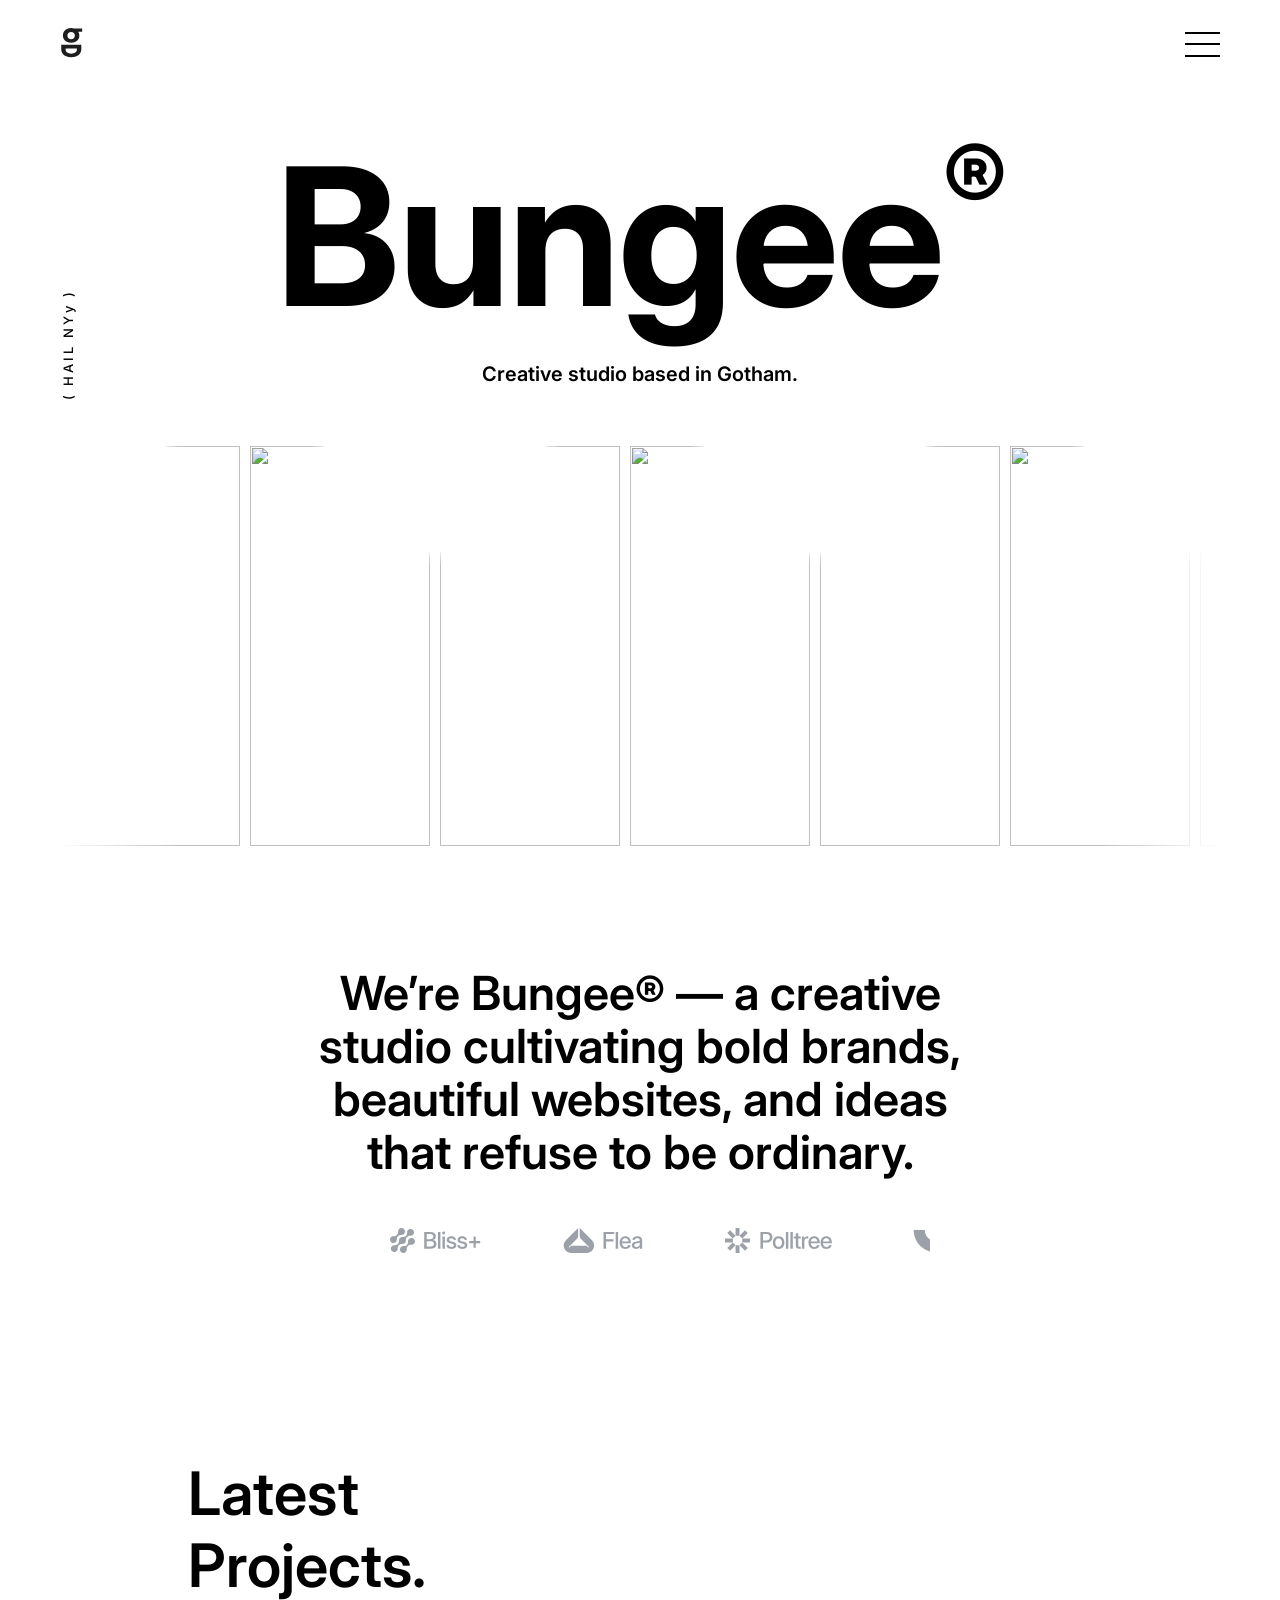
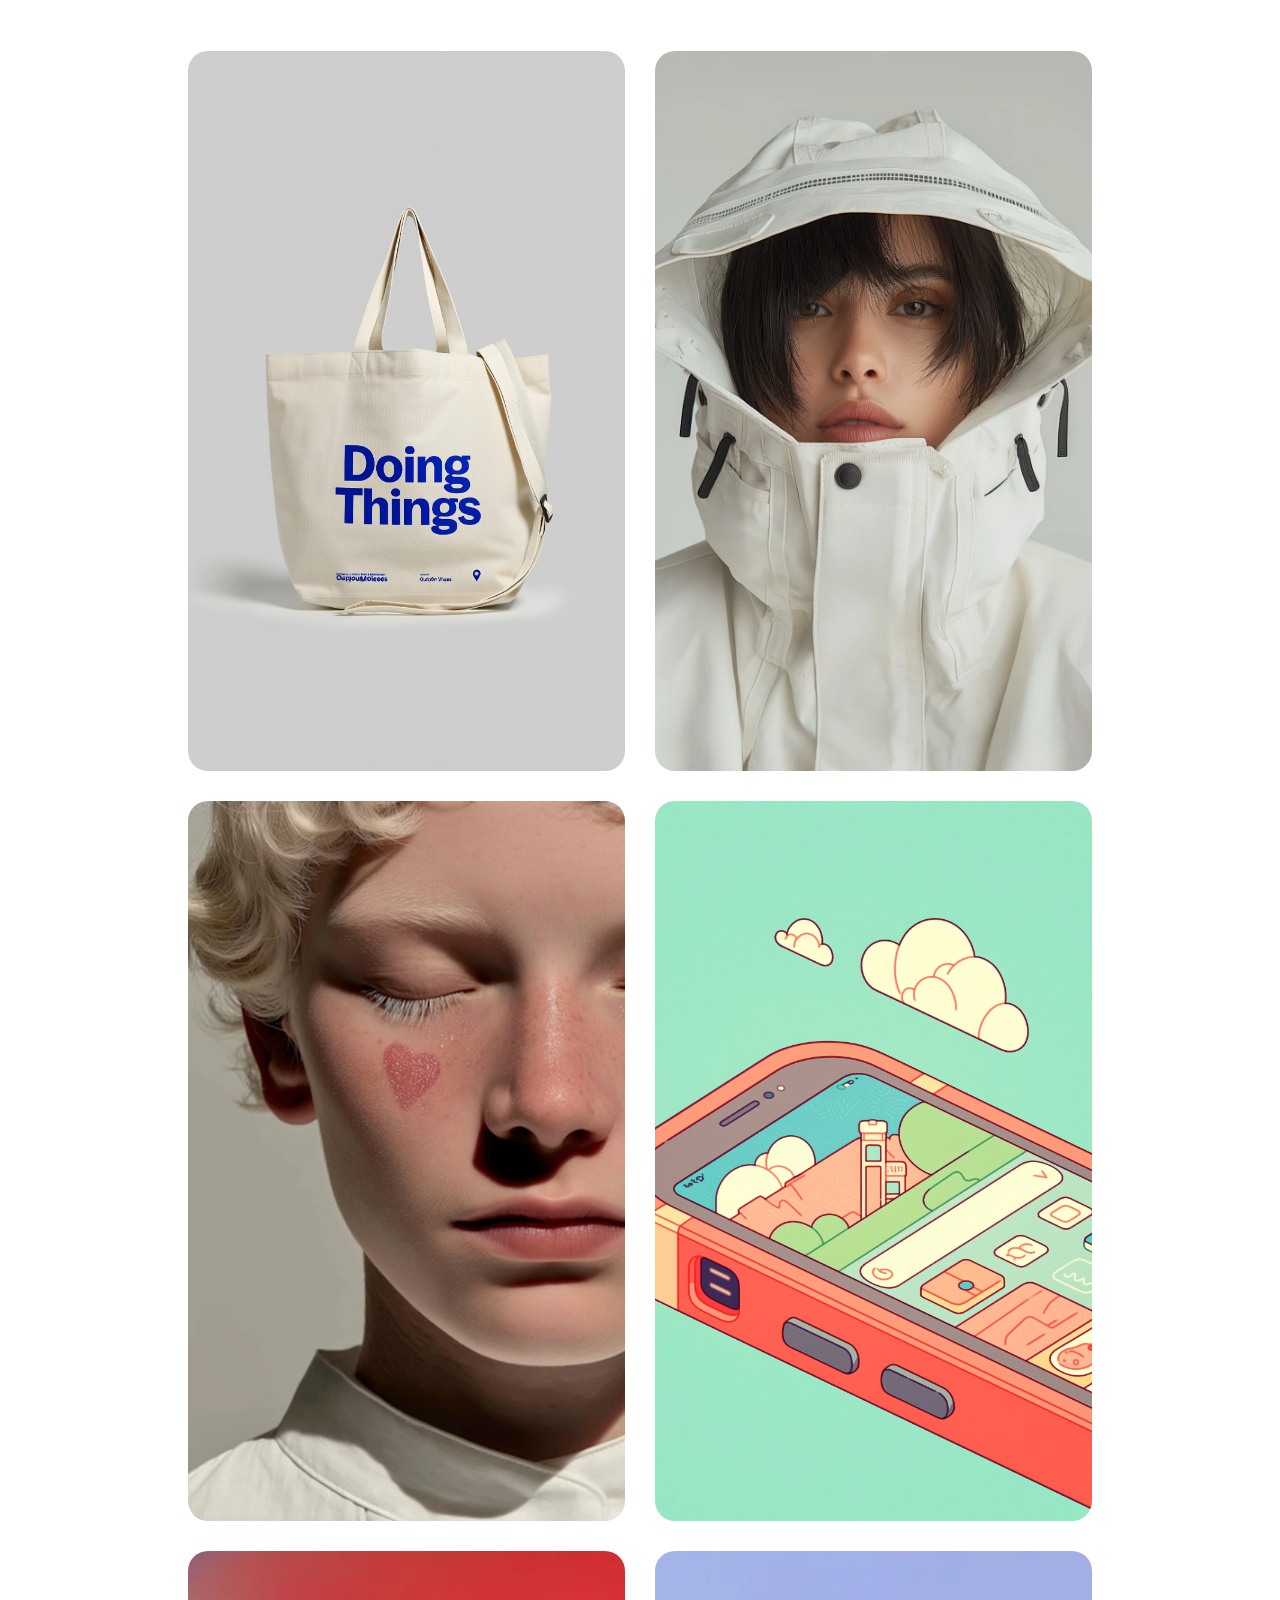
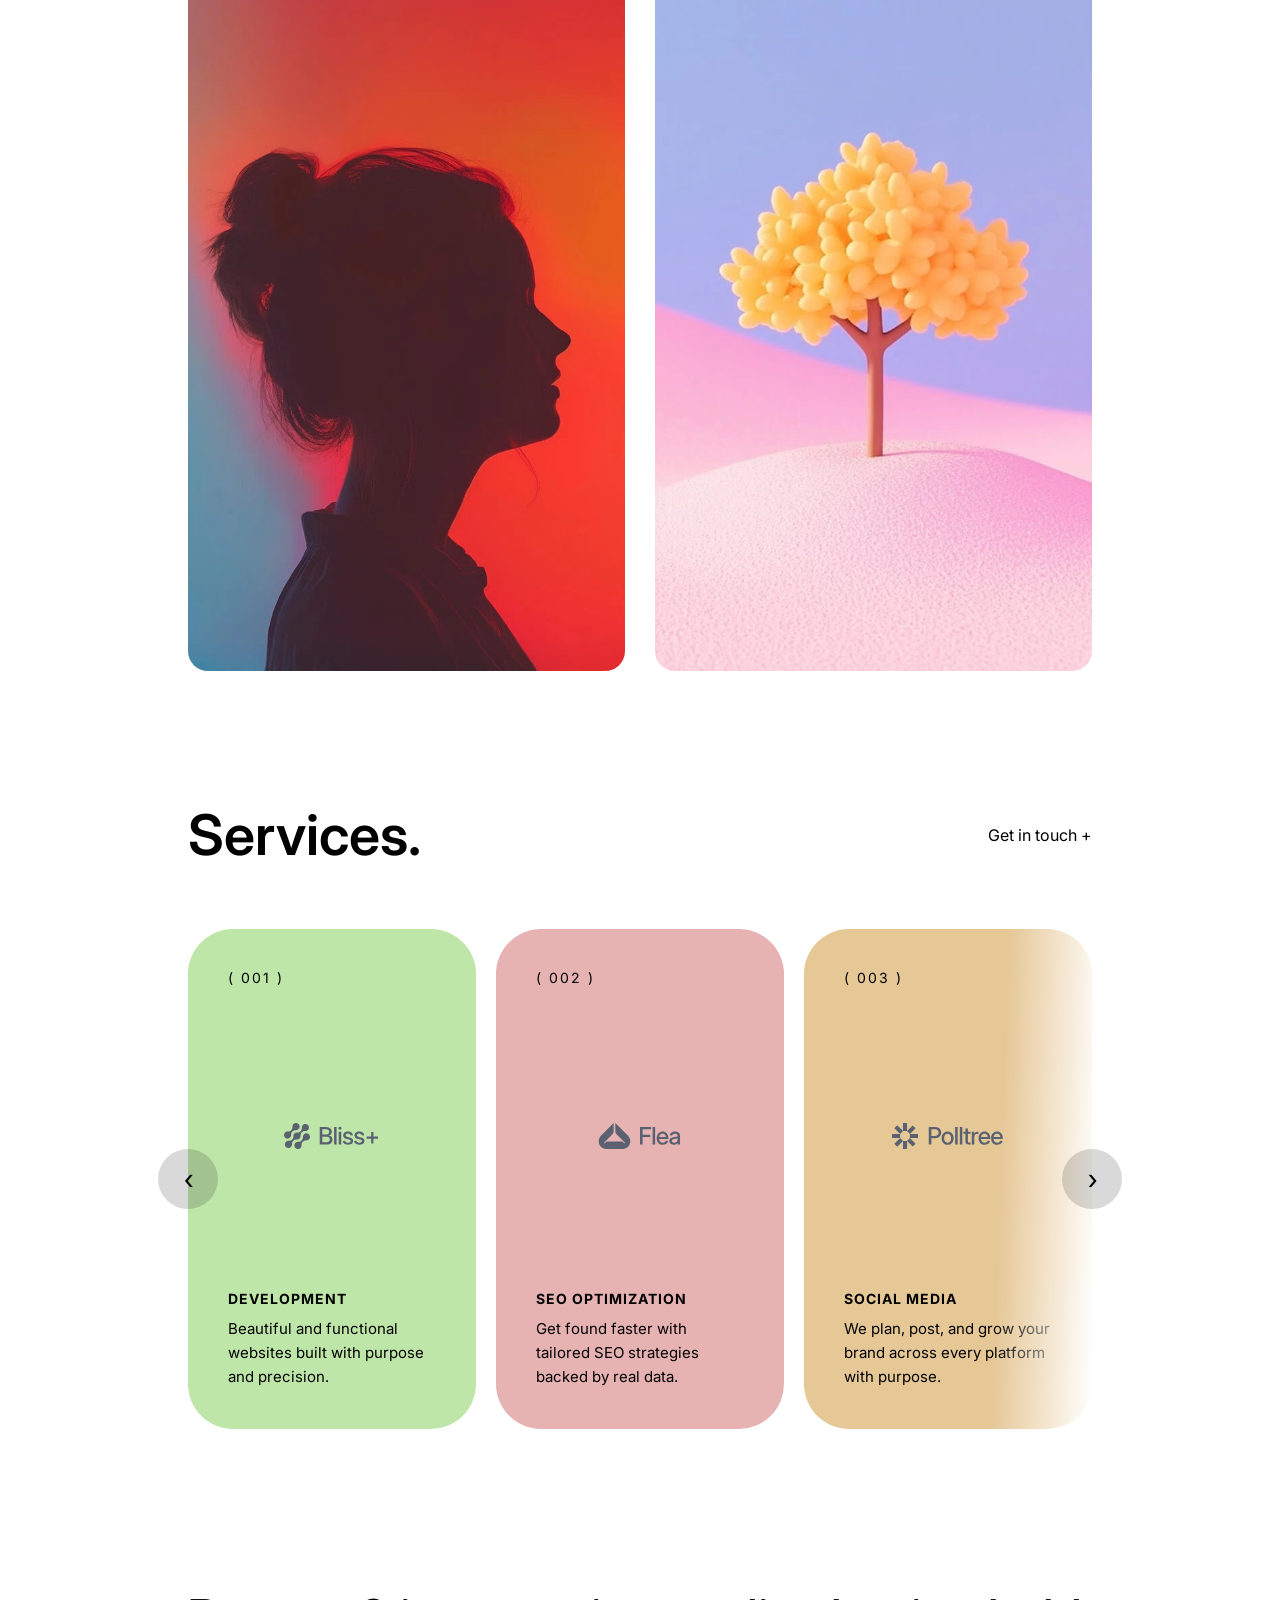
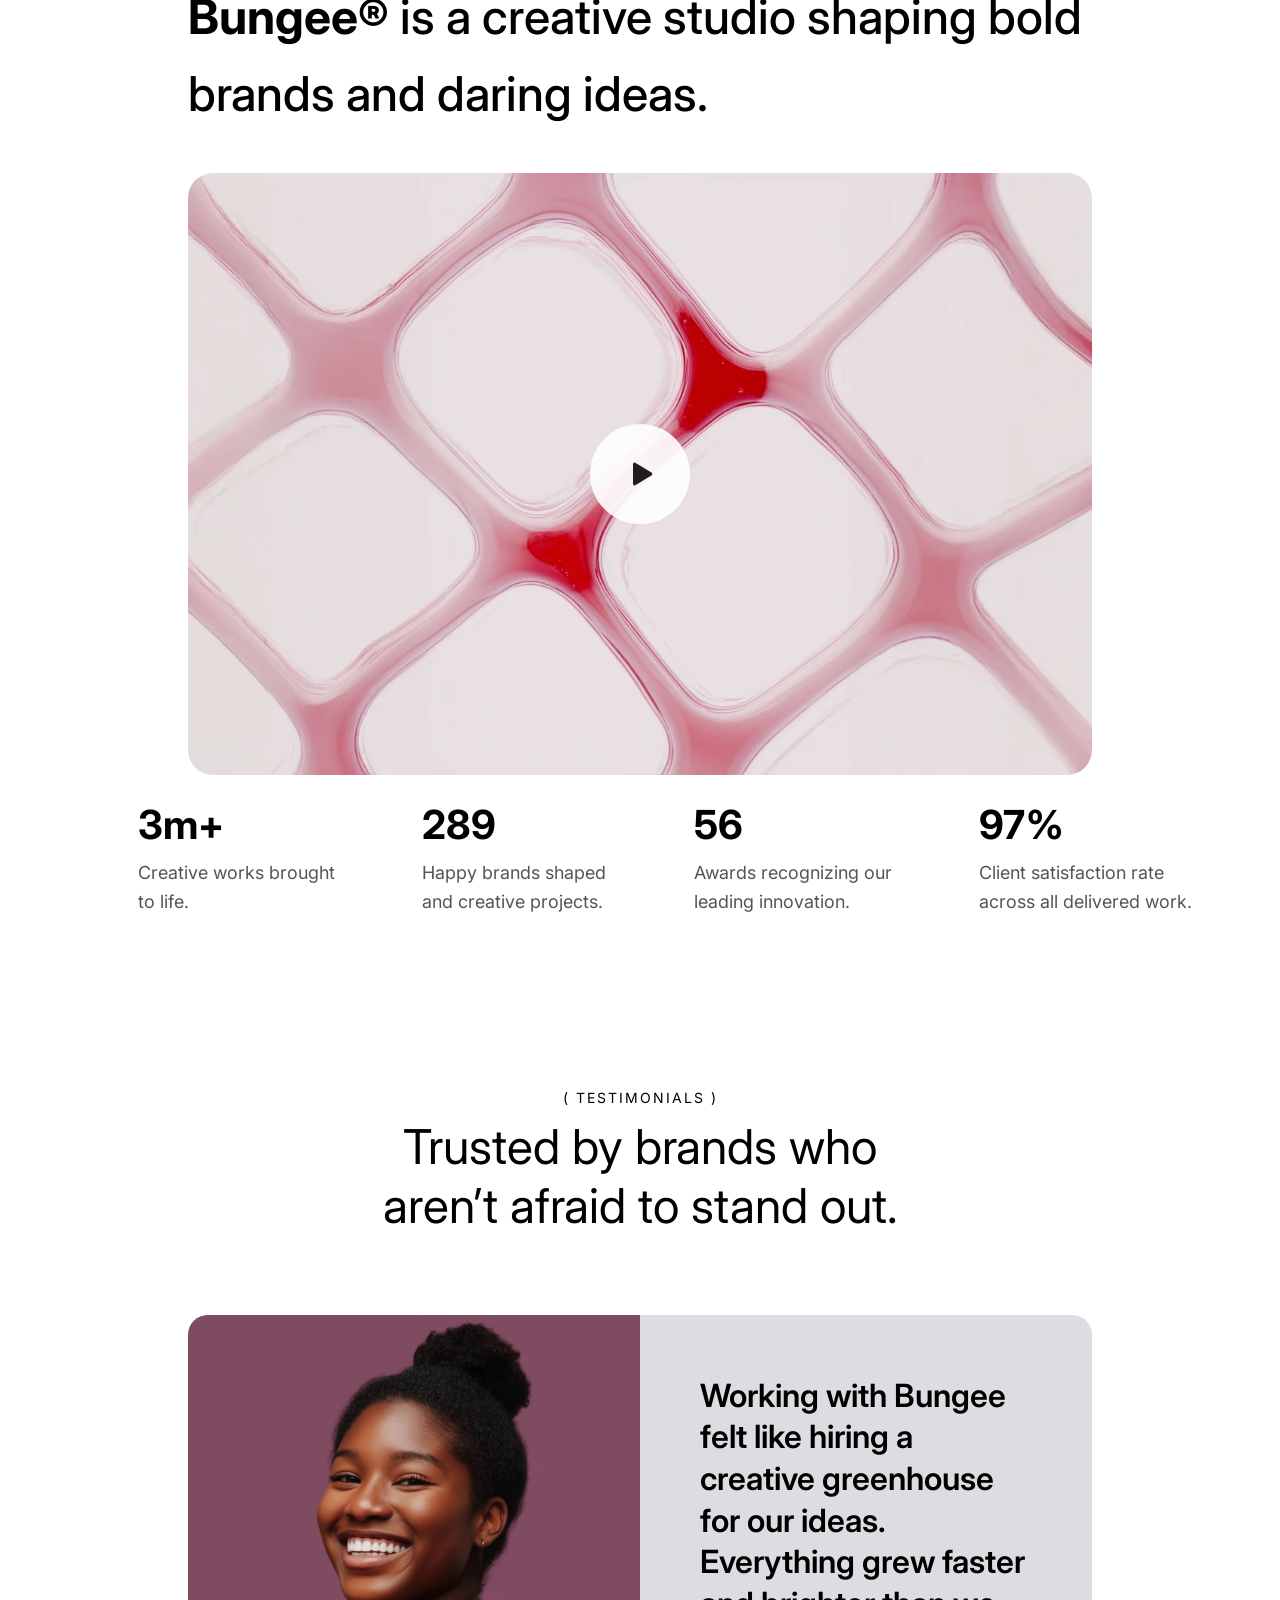
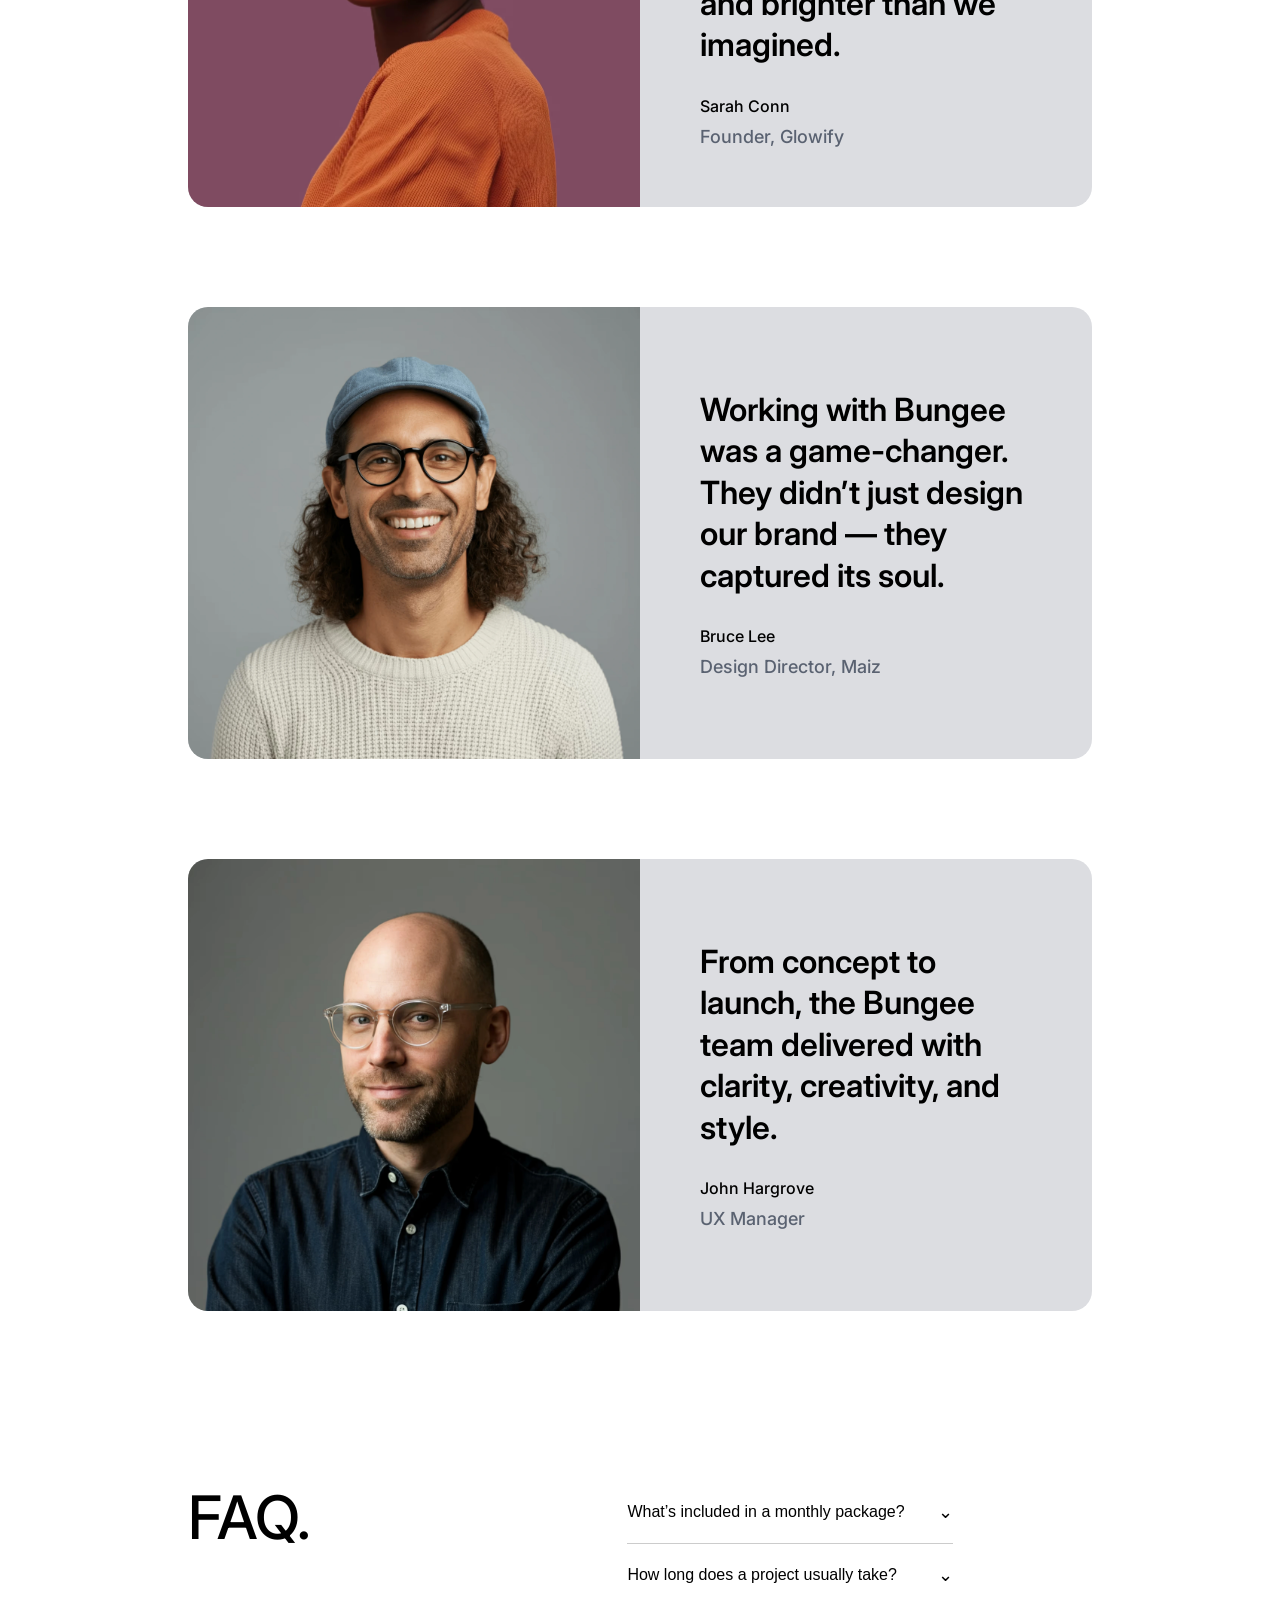
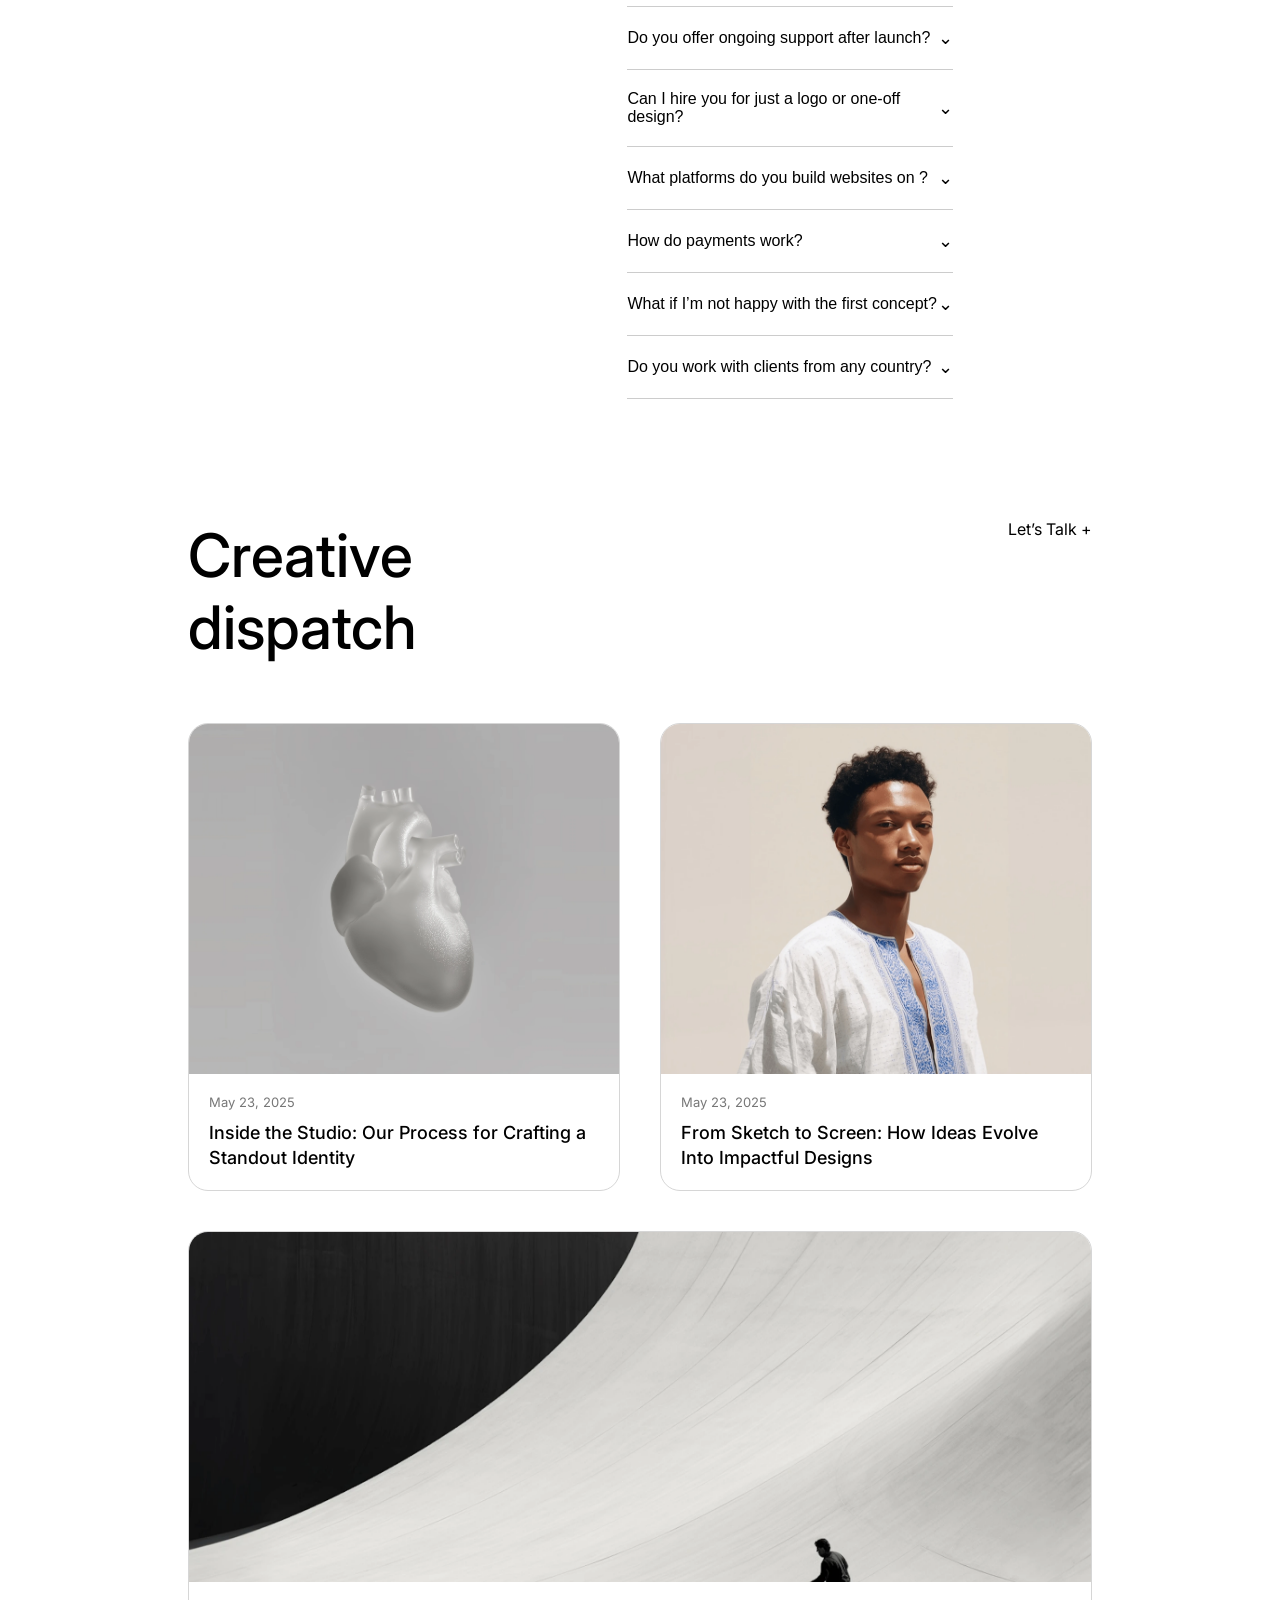
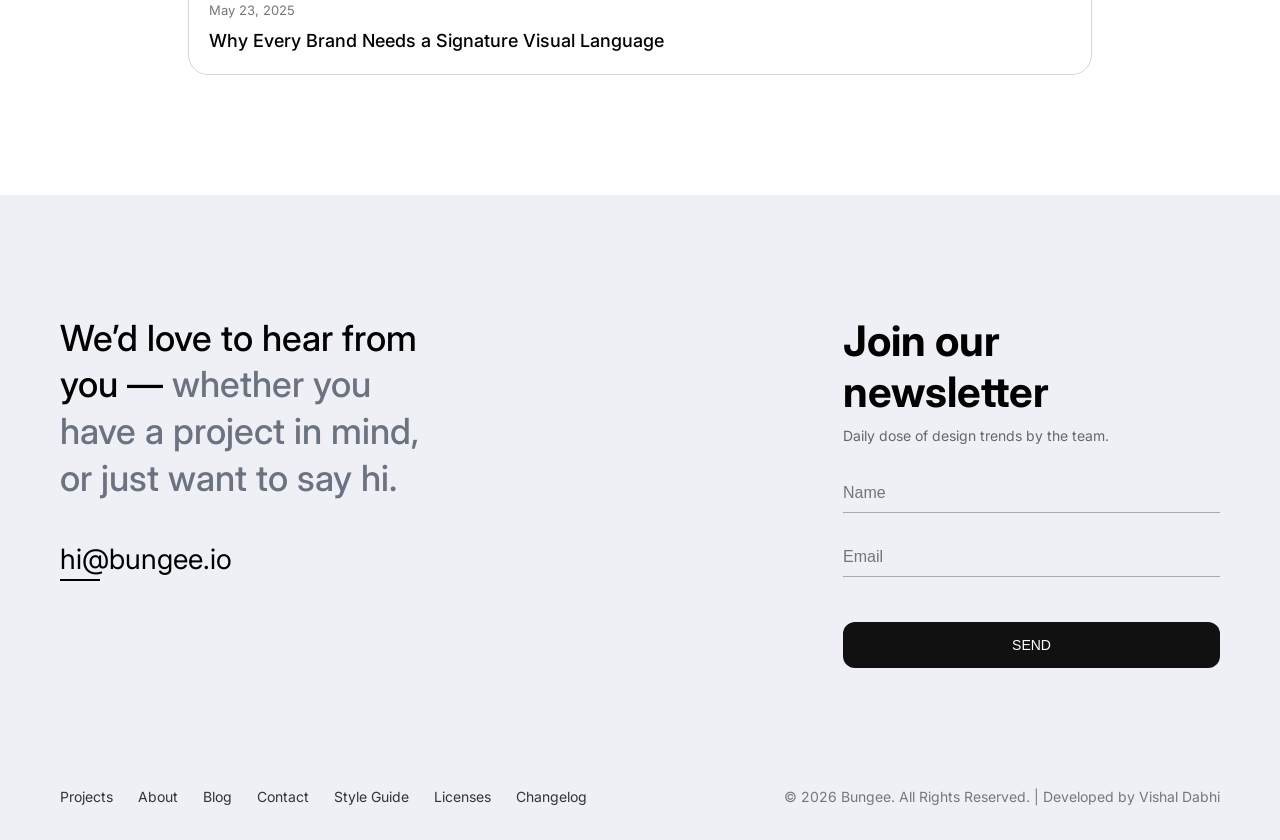
==== commit b0c5e5cd: "Update index.html" ====
--- a/index.html
+++ b/index.html
@@ -19,7 +19,7 @@
   <header class="header">
     <div class="container">
       <div class="logo">
-        <img src="logo.svg" alt="Logo" />
+        <a href="/"><img src="logo.svg" alt="Logo"/></a>
       </div>
 
       <div class="menu-toggle" id="menuBtn">
@@ -53,7 +53,7 @@
 
       <div class="hero-section">
 
-        <div class="side-text">( HAIL NY )</div>
+        <div class="side-text">( HAIL NYy )</div>
 
 
         <!-- Heading -->
@@ -653,4 +653,7 @@
 
 </body>
 
-</html>+
+</html>
+
+
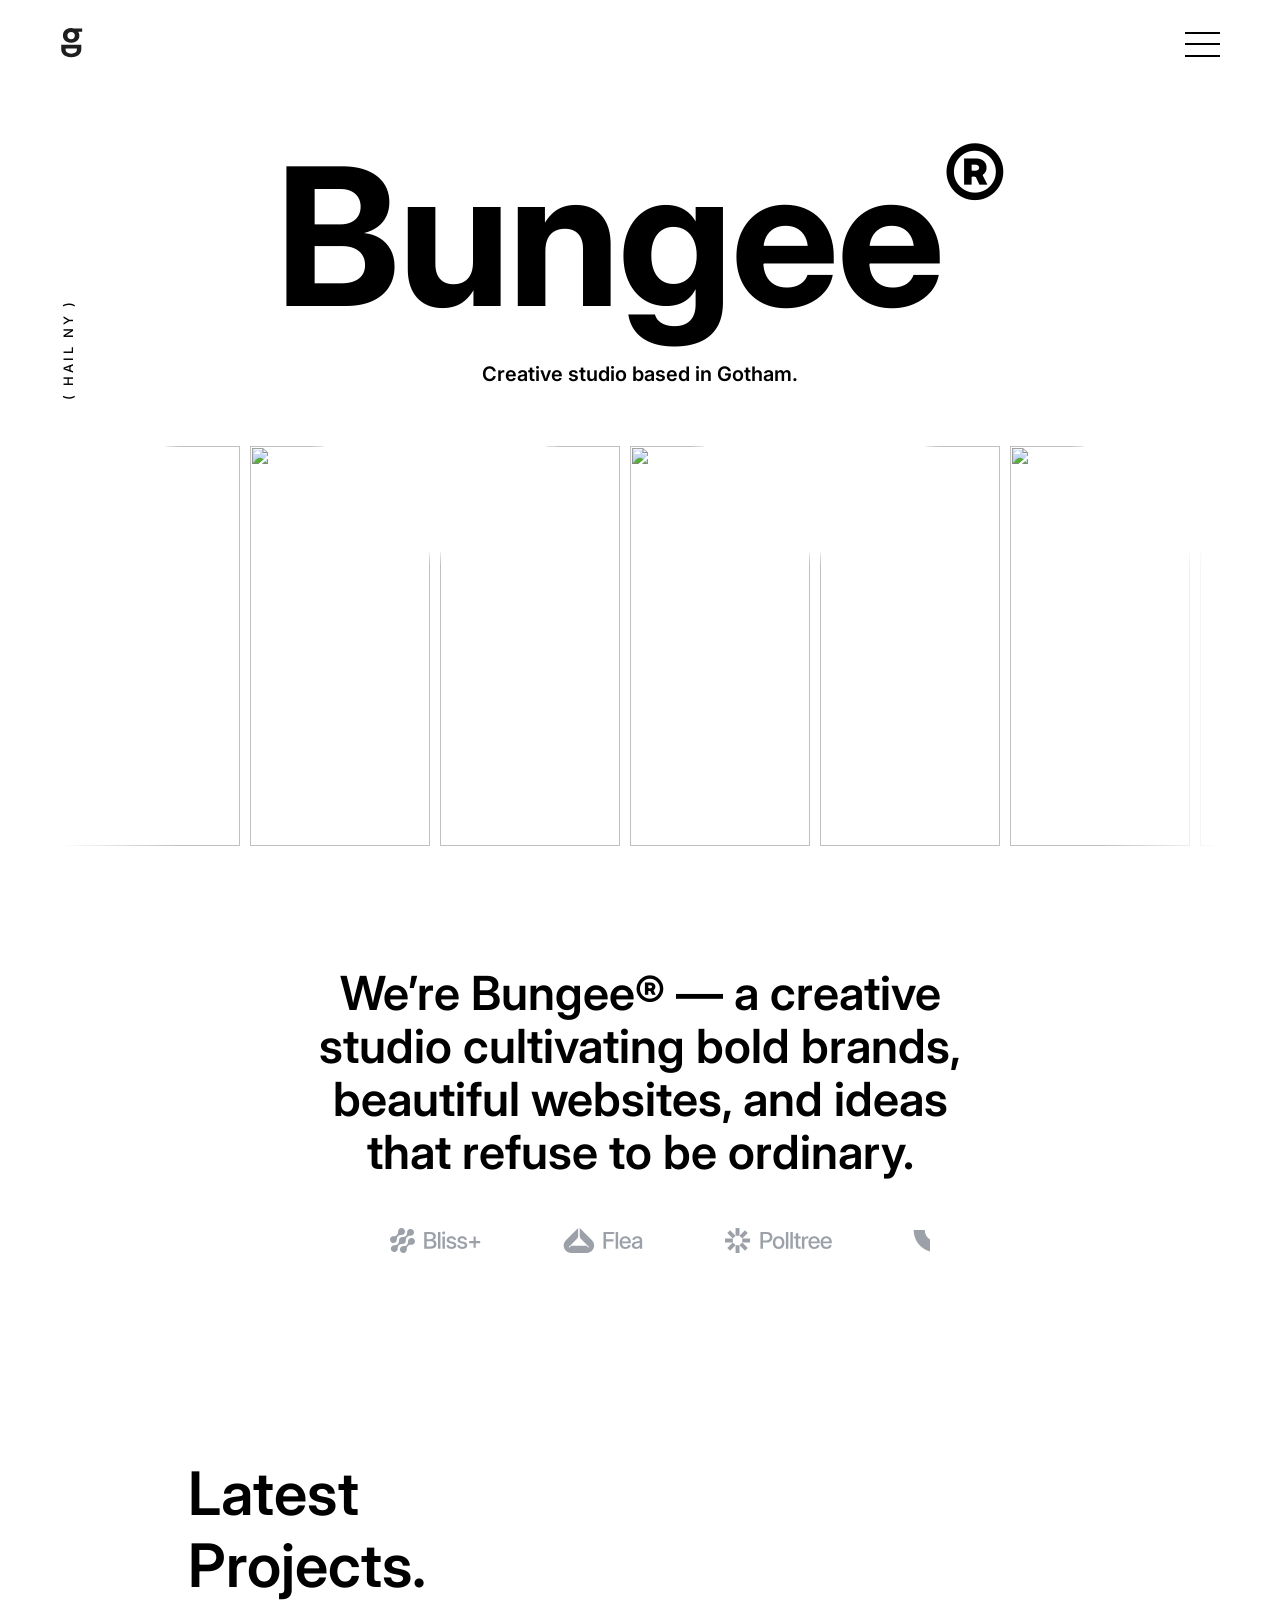
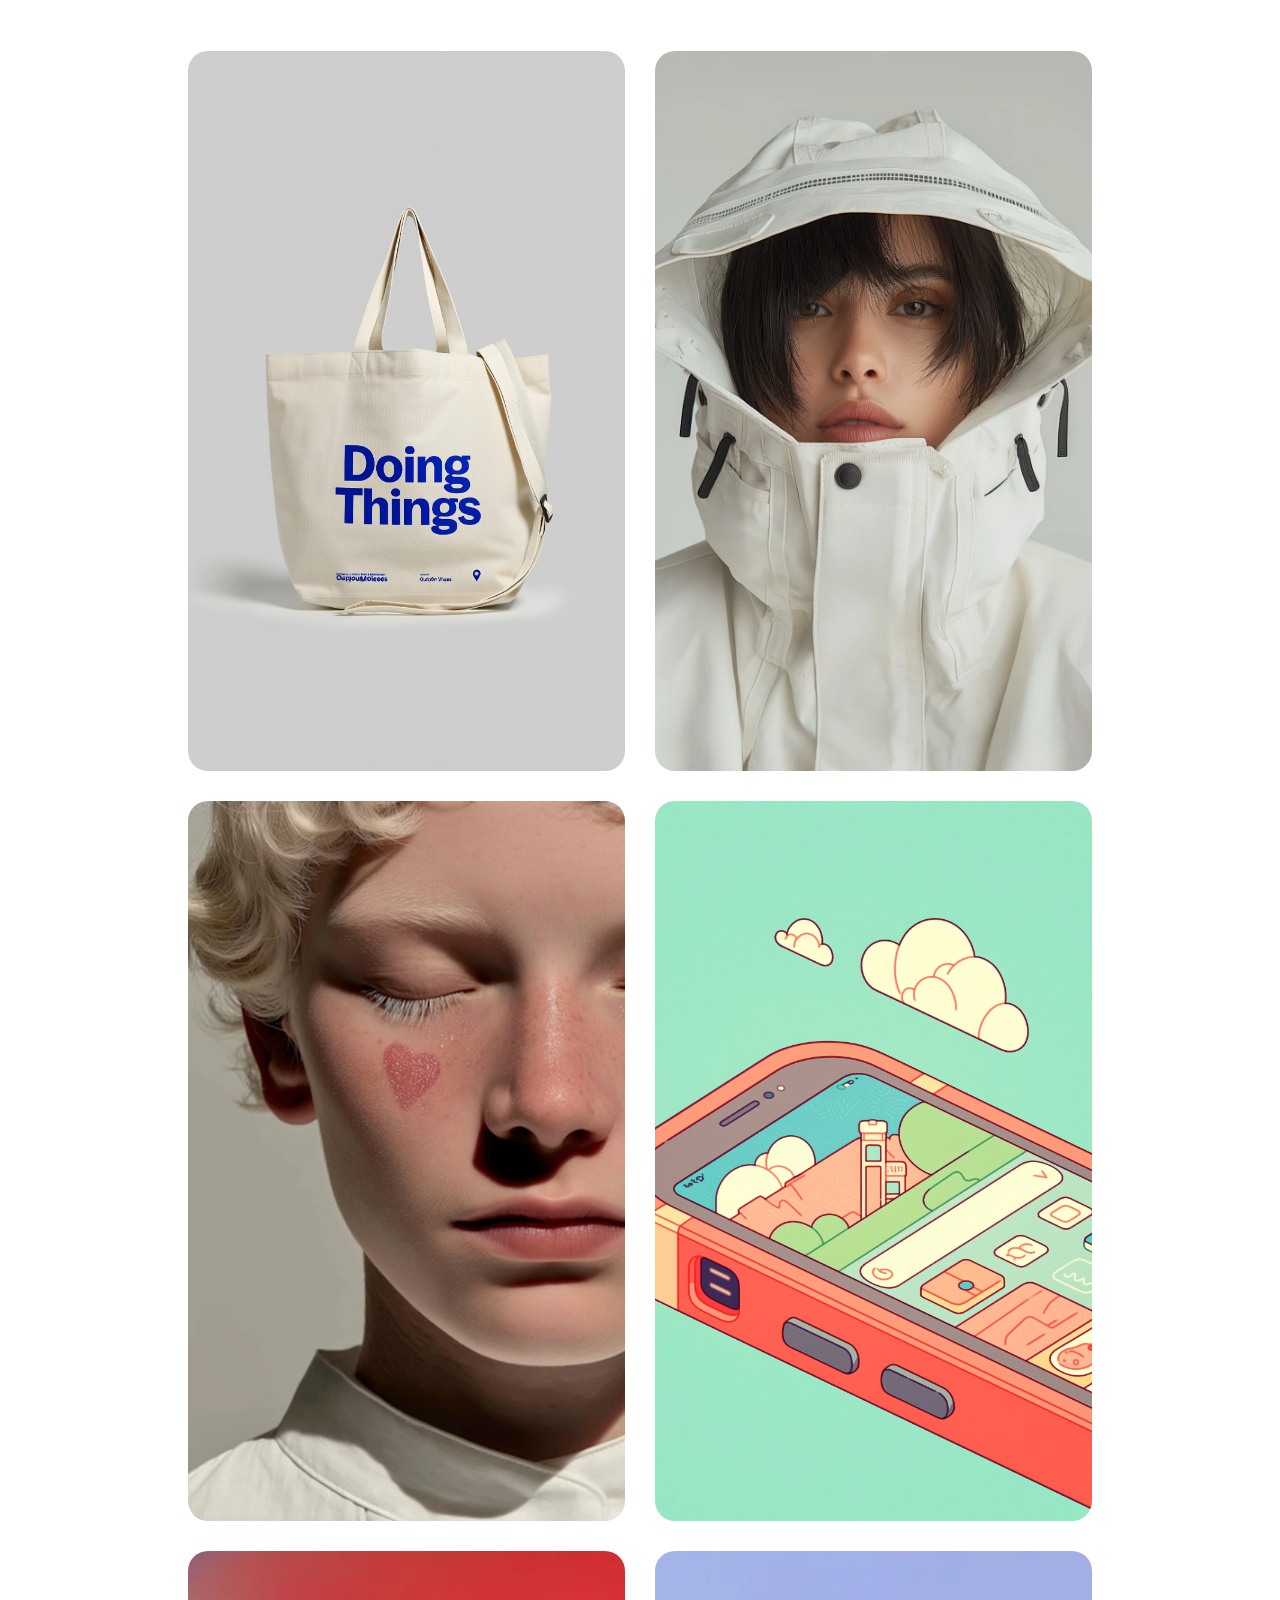
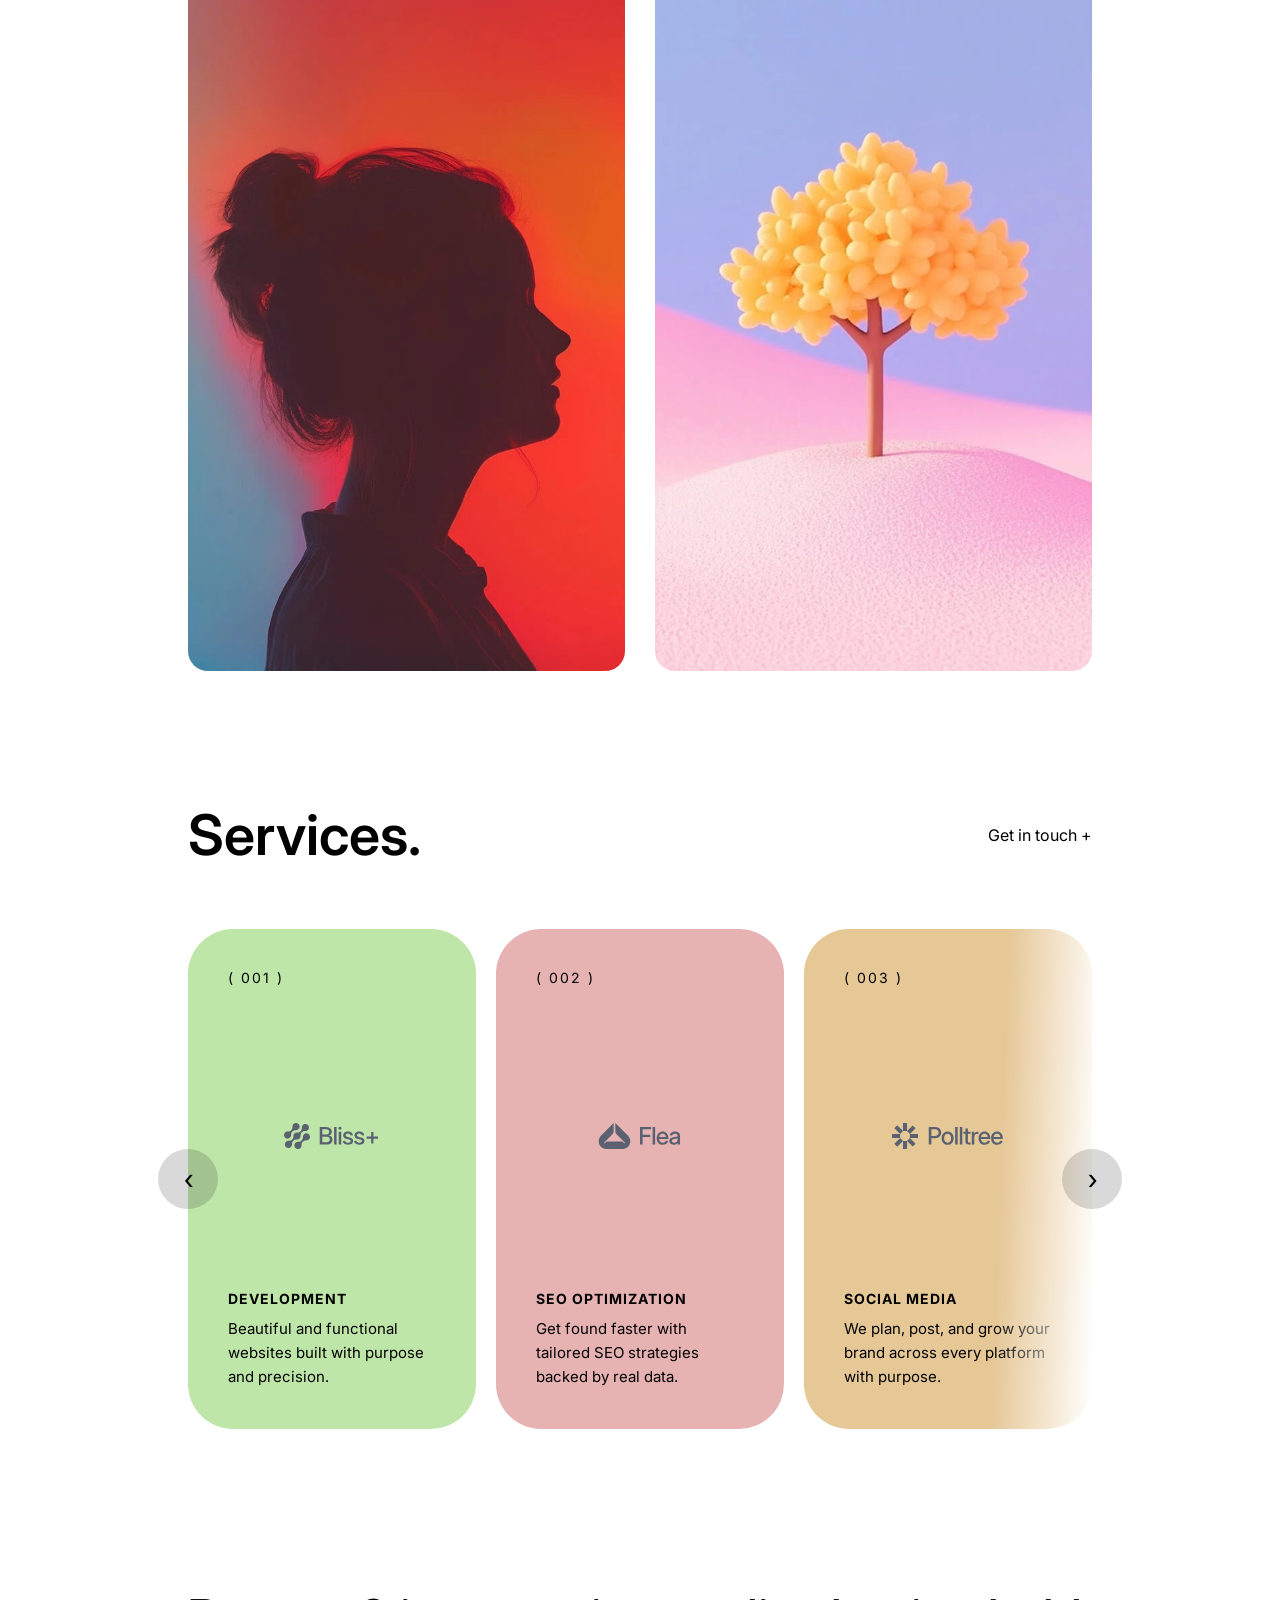
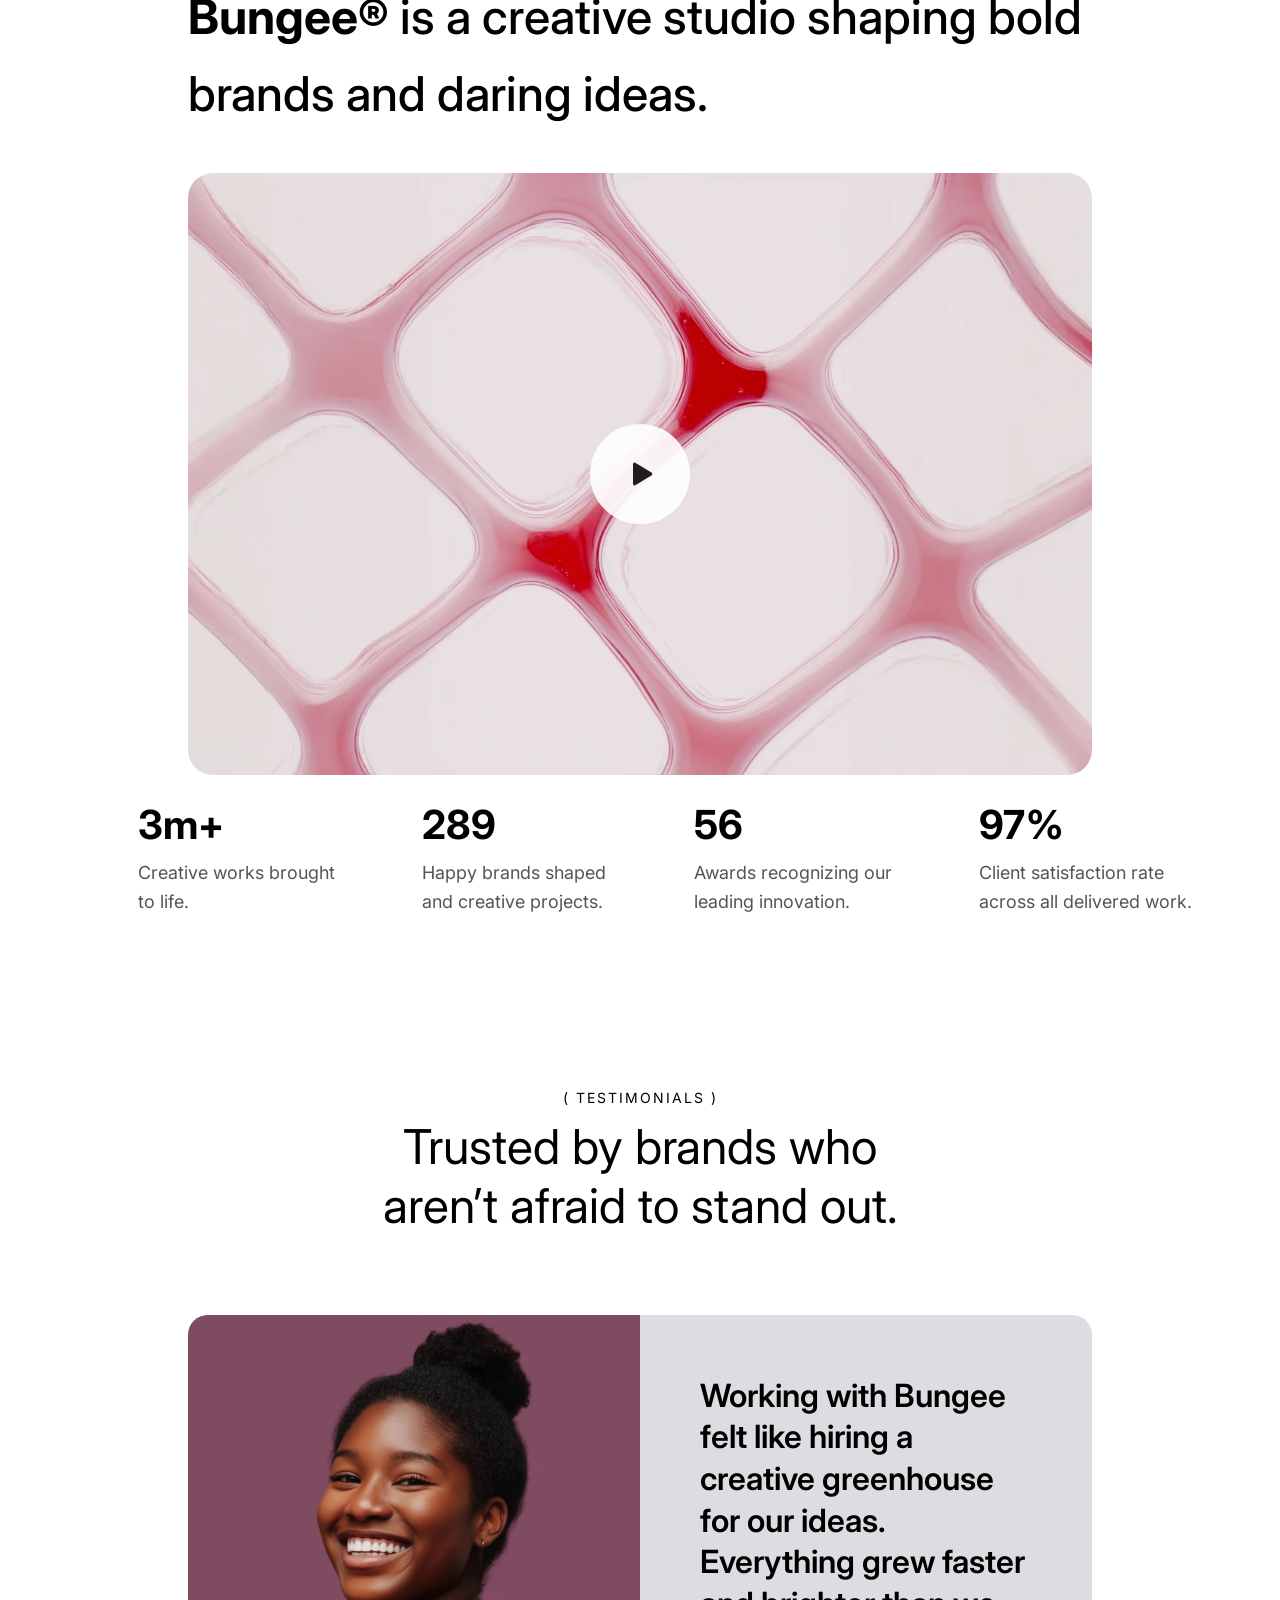
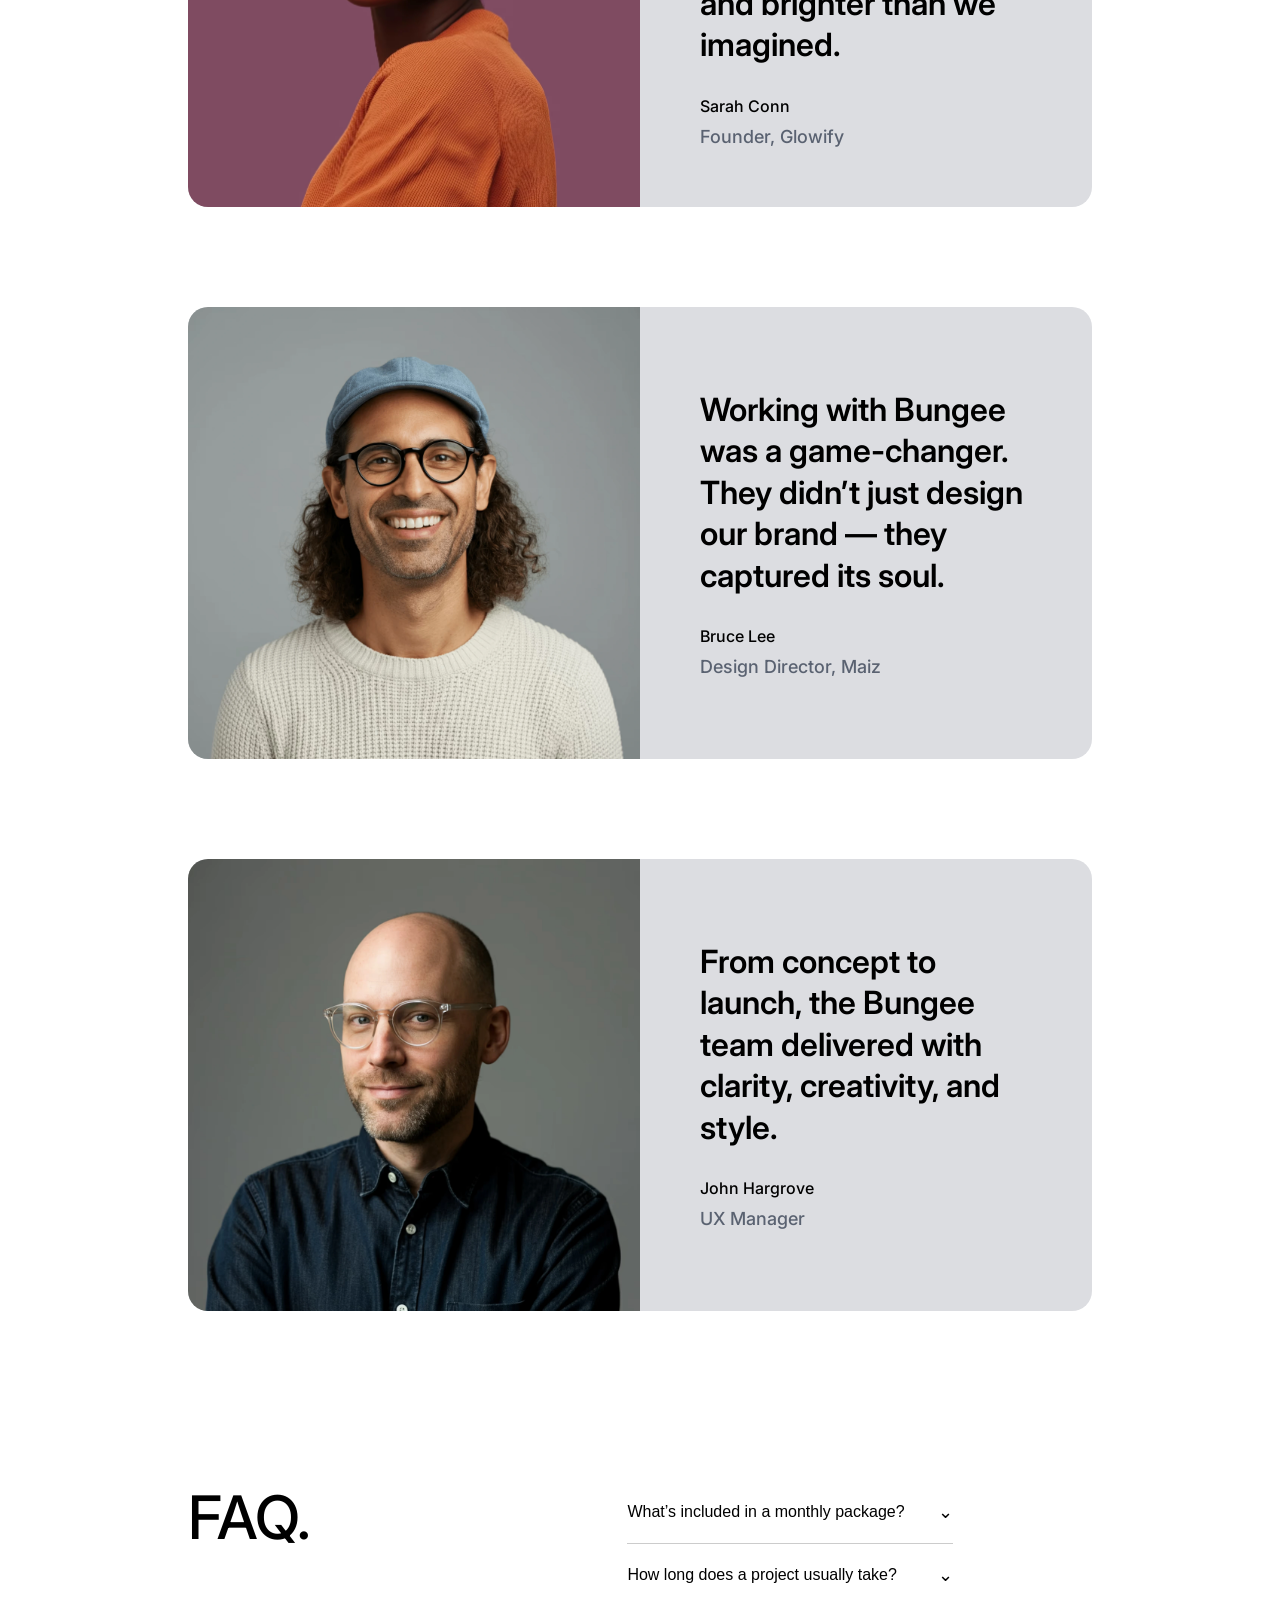
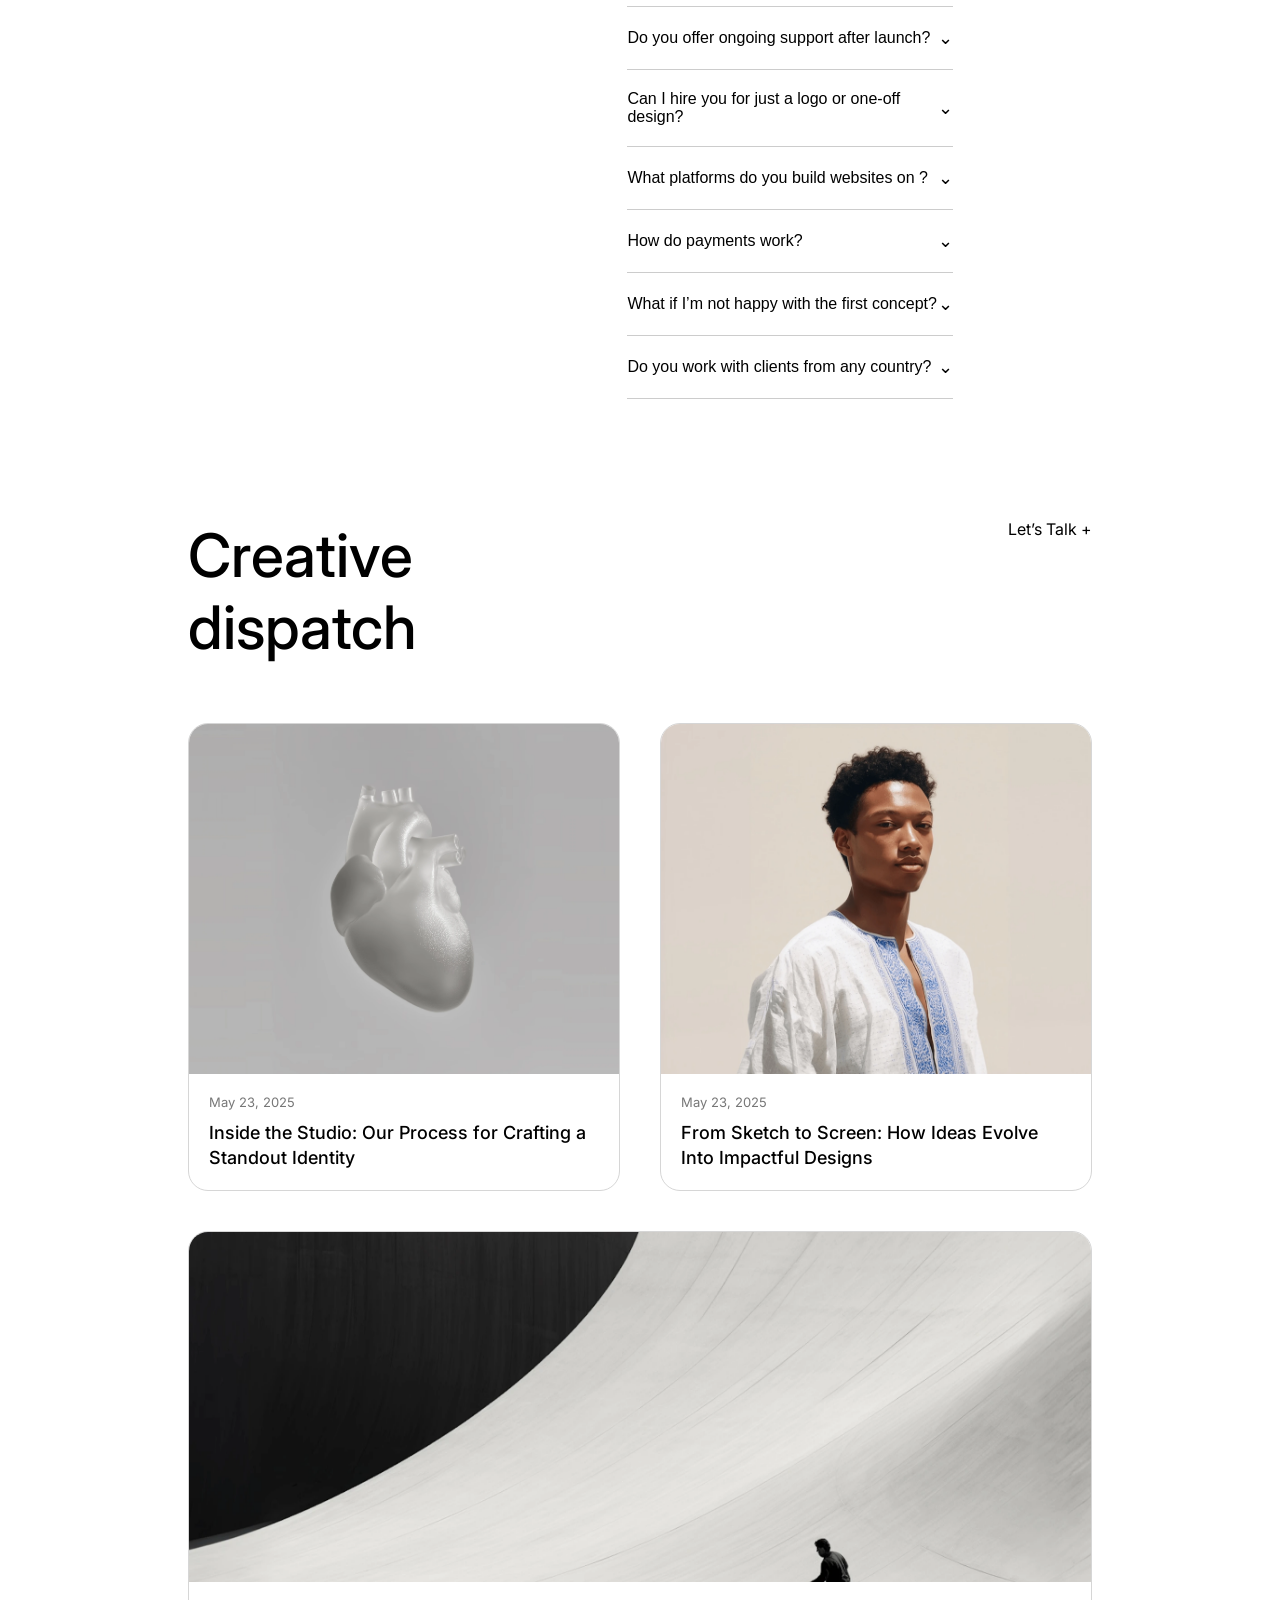
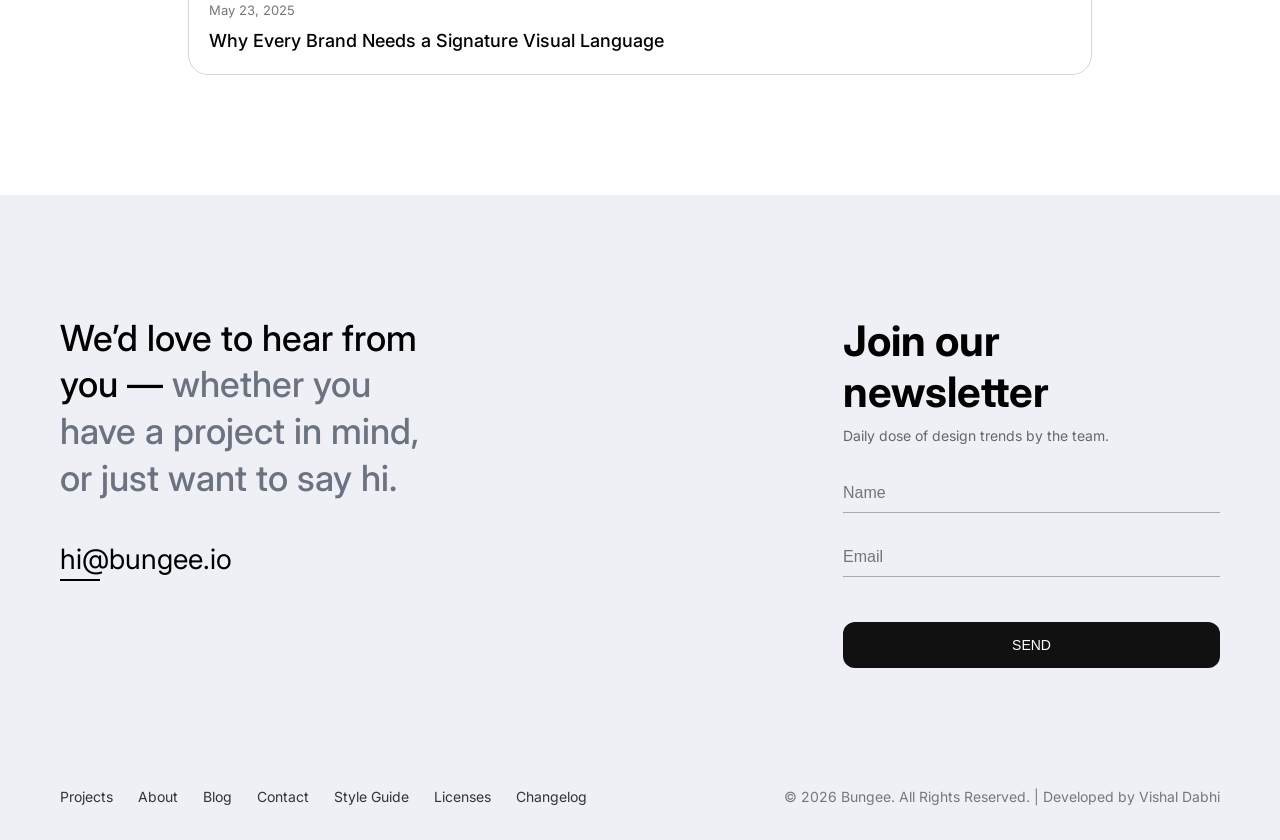
==== commit 75377098: "Update index.html" ====
--- a/index.html
+++ b/index.html
@@ -19,7 +19,7 @@
   <header class="header">
     <div class="container">
       <div class="logo">
-        <a href="/"><img src="logo.svg" alt="Logo"/></a>
+        <a href="https://vishaldabhi64.github.io/Portfolio/"><img src="logo.svg" alt="Logo"/></a>
       </div>
 
       <div class="menu-toggle" id="menuBtn">
@@ -53,7 +53,7 @@
 
       <div class="hero-section">
 
-        <div class="side-text">( HAIL NYy )</div>
+        <div class="side-text">( HAIL NY )</div>
 
 
         <!-- Heading -->
@@ -657,3 +657,6 @@
 </html>
 
 
+
+
+
